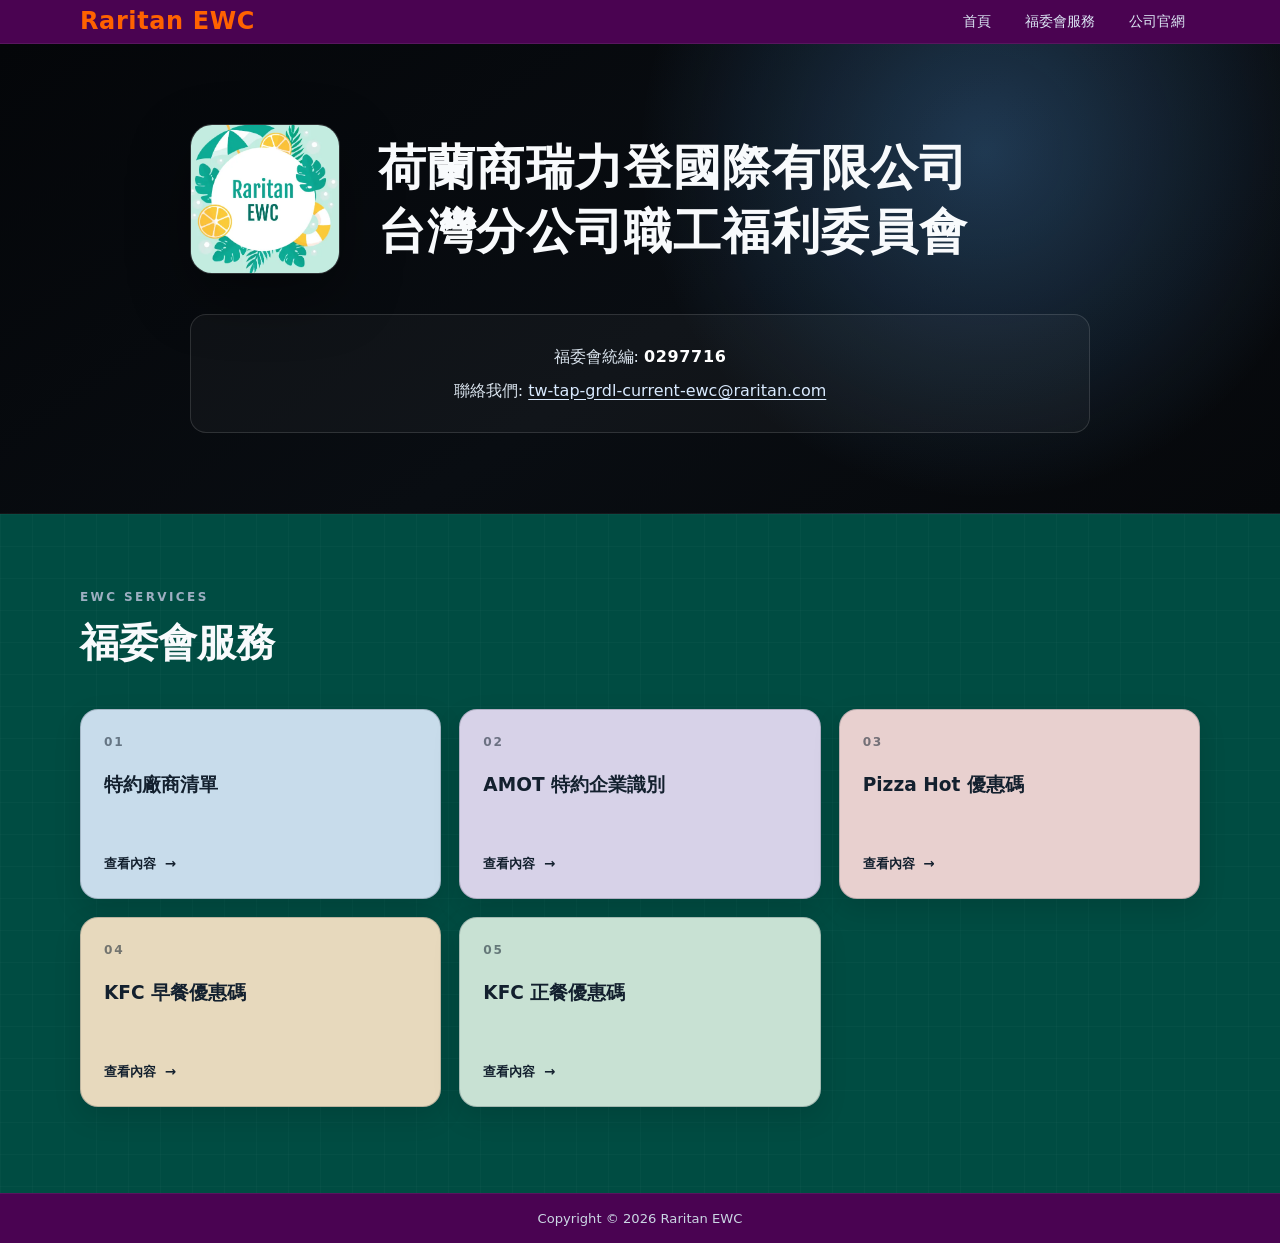
==== index.html @ 9ce8df03 "2026Sep21 v0.1.0" ====
<!DOCTYPE html>
<html lang="zh-Hant-TW">
<head>
    <meta charset="UTF-8">
    <link rel="icon" href="assets/icon/favicon.png" type="image/x-icon">
    <meta name="viewport" content="width=device-width, initial-scale=1.0">
    <meta name="description" content="Raritan EWC 荷蘭商瑞力登國際有限公司台灣分公司職工福利委員會">
    <title>Raritan EWC｜首頁</title>
    <link rel="stylesheet" href="css/main_styles.css">
    <script src="js/header_footer_components.js" defer></script>
    <script src="js/footer_script.js" defer></script>
</head>
<body>
<site-header></site-header>

<main>
    <section class="hero" aria-labelledby="ewc-title">
        <div class="hero__inner">
            <div class="hero__identity">
                <div class="hero__logo-wrap">
                    <img
                            class="hero__logo"
                            src="assets/img/ewc-logo.webp"
                            alt="Raritan EWC"
                            width="150"
                            height="150"
                    >
                </div>

                <h1 id="ewc-title">荷蘭商瑞力登國際有限公司台灣分公司職工福利委員會</h1>
            </div>

            <div class="hero__contact" aria-label="福委會聯絡資訊">
                <p>福委會統編: <strong>0297716</strong></p>
                <p>
                    聯絡我們: <a href="mailto:tw-tap-grdl-current-ewc@raritan.com">tw-tap-grdl-current-ewc@raritan.com</a>
                </p>
            </div>
        </div>
    </section>

    <section class="services" aria-labelledby="services-title">
        <div class="services__inner">
            <div class="section-heading">
                <p class="section-heading__eyebrow">EWC SERVICES</p>
                <h2 id="services-title">福委會服務</h2>
            </div>

            <div class="service-grid">
                <a class="service-card service-card--blue" href="discount-vendors.html">
                    <span class="service-card__index">01</span>
                    <span class="service-card__title">特約廠商清單</span>
                    <span class="service-card__action">查看內容 <span aria-hidden="true">→</span></span>
                </a>

                <a class="service-card service-card--lavender service-card--wide" href="amot-id.html">
                    <span class="service-card__index">02</span>
                    <span class="service-card__title">AMOT 特約企業識別</span>
                    <span class="service-card__action">查看內容 <span aria-hidden="true">→</span></span>
                </a>

                <a class="service-card service-card--rose" href="pizza-hot.html">
                    <span class="service-card__index">03</span>
                    <span class="service-card__title">Pizza Hot 優惠碼</span>
                    <span class="service-card__action">查看內容 <span aria-hidden="true">→</span></span>
                </a>

                <a class="service-card service-card--sand" href="kfc-breakfast.html">
                    <span class="service-card__index">04</span>
                    <span class="service-card__title">KFC 早餐優惠碼</span>
                    <span class="service-card__action">查看內容 <span aria-hidden="true">→</span></span>
                </a>

                <a class="service-card service-card--mint" href="kfc-normal.html">
                    <span class="service-card__index">05</span>
                    <span class="service-card__title">KFC 正餐優惠碼</span>
                    <span class="service-card__action">查看內容 <span aria-hidden="true">→</span></span>
                </a>

            </div>
        </div>
    </section>
</main>

<site-footer></site-footer>
</body>
</html>
---- css/main_styles.css ----
:root {
  --navy: #071b33;
  --navy-soft: #003977;
  --black: #07090c;
  --charcoal: #004c42;
  --charcoal-light: #303841;
  --white: #f8fafc;
  --muted: #b8c2cf;
  --line: rgba(255, 255, 255, 0.13);
  --shadow: 0 18px 45px rgba(0, 0, 0, 0.22);
  --radius: 18px;
  --content: 1120px;
}

* {
  box-sizing: border-box;
}

html {
  scroll-behavior: smooth;
}

body {
  margin: 0;
  min-width: 320px;
  color: var(--white);
  background: var(--charcoal);
  font-family: Inter, "Noto Sans TC", "Microsoft JhengHei", system-ui, -apple-system, BlinkMacSystemFont, "Segoe UI", sans-serif;
  line-height: 1.6;
  -webkit-font-smoothing: antialiased;
}

a {
  color: inherit;
}

button {
  font: inherit;
}

.sr-only {
  position: absolute;
  width: 1px;
  height: 1px;
  padding: 0;
  margin: -1px;
  overflow: hidden;
  clip: rect(0, 0, 0, 0);
  white-space: nowrap;
  border: 0;
}

.site-header {
  position: sticky;
  z-index: 1000;
  top: 0;
  height: 44px;
  background: rgba(78, 0, 83, 0.96);
  border-bottom: 1px solid rgba(255, 255, 255, 0.08);
  backdrop-filter: blur(14px);
}

.site-header__inner {
  display: flex;
  align-items: center;
  justify-content: space-between;
  width: min(calc(100% - 40px), var(--content));
  height: 100%;
  margin: 0 auto;
}

.brand {
  font-size: 1.5rem;
  font-weight: 800;
  letter-spacing: 0.025em;
  text-decoration: none;
  white-space: nowrap;
  color: rgb(255, 98, 0);
}

.primary-nav {
  display: flex;
  align-items: stretch;
  height: 100%;
  gap: 4px;
}

.primary-nav > a,
.nav-dropdown__trigger {
  display: flex;
  align-items: center;
  padding: 0 15px;
  border: 0;
  color: #dce7f5;
  background: transparent;
  font-size: 0.88rem;
  text-decoration: none;
  cursor: pointer;
  transition: color 160ms ease, background 160ms ease;
}

.primary-nav > a:hover,
.primary-nav > a:focus-visible,
.nav-dropdown__trigger:hover,
.nav-dropdown__trigger:focus-visible,
.nav-dropdown.is-open .nav-dropdown__trigger {
  color: #fff;
  background: rgba(255, 255, 255, 0.09);
  outline: none;
}

.nav-dropdown {
  position: relative;
}

.nav-dropdown__menu {
  position: absolute;
  top: calc(100% + 8px);
  right: 0;
  width: 230px;
  padding: 8px;
  visibility: hidden;
  opacity: 0;
  transform: translateY(-8px);
  border: 1px solid rgba(255, 255, 255, 0.11);
  border-radius: 14px;
  background: #0c223d;
  box-shadow: var(--shadow);
  transition: opacity 160ms ease, transform 160ms ease, visibility 160ms ease;
}

.nav-dropdown.is-open .nav-dropdown__menu,
.nav-dropdown:focus-within .nav-dropdown__menu {
  visibility: visible;
  opacity: 1;
  transform: translateY(0);
}

.nav-dropdown__menu a {
  display: block;
  padding: 10px 12px;
  border-radius: 9px;
  color: #dce7f5;
  font-size: 0.88rem;
  text-decoration: none;
}

.nav-dropdown__menu a:hover,
.nav-dropdown__menu a:focus-visible {
  color: #fff;
  background: rgba(255, 255, 255, 0.09);
  outline: none;
}

.nav-toggle {
  display: none;
  width: 38px;
  height: 34px;
  padding: 7px;
  border: 1px solid rgba(255, 255, 255, 0.15);
  border-radius: 9px;
  background: transparent;
  cursor: pointer;
}

.nav-toggle > span:not(.sr-only) {
  display: block;
  width: 100%;
  height: 2px;
  margin: 4px 0;
  border-radius: 99px;
  background: #fff;
}

.hero {
  display: grid;
  place-items: center;
  min-height: 470px;
  padding: 72px 20px;
  background:
          radial-gradient(circle at 77% 23%, rgba(91, 175, 255, 0.27), transparent 33%),
          linear-gradient(145deg, #040609 0%, #090d12 55%, #06080b 100%);
  border-bottom: 1px solid rgba(255, 255, 255, 0.06);
}

.hero__inner {
  width: min(100%, 900px);
}

.hero__identity {
  display: grid;
  grid-template-columns: 150px minmax(0, 1fr);
  align-items: center;
  gap: 38px;
}

.hero__logo-wrap {
  flex-shrink: 0;
  width: 150px;
  height: 150px;
}

.hero__logo {
  display: block;
  width: 150px;
  height: 150px;
  object-fit: cover;
  border: 1px solid rgba(255, 255, 255, 0.16);
  border-radius: 22px;
  box-shadow: 0 22px 60px rgba(0, 0, 0, 0.34);
}

.hero__identity h1 {
  max-width: 680px;
  margin: 0;
  font-size: clamp(1.75rem, 4vw, 3rem);
  line-height: 1.35;
  letter-spacing: 0.025em;
  text-wrap: balance;
}

.hero__contact {
  margin-top: 40px;
  padding: 22px 26px;
  border: 1px solid var(--line);
  border-radius: 16px;
  background: rgba(255, 255, 255, 0.035);
  text-align: center;
}

.hero__contact p {
  margin: 6px 0;
  color: #dbe5ef;
  font-size: 1rem;
  line-height: 1.7;
}

.hero__contact strong {
  color: #fff;
  letter-spacing: 0.04em;
}

.hero__contact a {
  color: #d9eaff;
  overflow-wrap: anywhere;
  text-underline-offset: 3px;
}

.hero__contact a:hover {
  color: #fff;
}

.services {
  padding: 74px 20px 86px;
  background:
          linear-gradient(rgba(255, 255, 255, 0.018) 1px, transparent 1px),
          linear-gradient(90deg, rgba(255, 255, 255, 0.018) 1px, transparent 1px),
          var(--charcoal);
  background-size: 32px 32px;
}

.services__inner {
  width: min(100%, var(--content));
  margin: 0 auto;
}

.section-heading {
  max-width: 620px;
  margin-bottom: 34px;
}

.section-heading__eyebrow {
  margin: 0 0 5px;
  color: #9dafc2;
  font-size: 0.75rem;
  font-weight: 800;
  letter-spacing: 0.2em;
}

.section-heading h2 {
  margin: 0;
  font-size: clamp(1.75rem, 4vw, 2.45rem);
}

.section-heading > p:last-child {
  margin: 8px 0 0;
  color: #b9c2cc;
}

.service-grid {
  display: grid;
  grid-template-columns: repeat(4, minmax(0, 1fr));
  gap: 18px;
}

.service-card {
  display: flex;
  flex-direction: column;
  min-height: 190px;
  padding: 23px;
  border: 1px solid rgba(12, 27, 42, 0.2);
  border-radius: var(--radius);
  color: #13202e;
  text-decoration: none;
  box-shadow: 0 10px 28px rgba(0, 0, 0, 0.12);
  transition: transform 180ms ease, box-shadow 180ms ease, filter 180ms ease;
}

.service-card:hover,
.service-card:focus-visible {
  transform: translateY(-5px);
  box-shadow: 0 19px 42px rgba(0, 0, 0, 0.22);
  filter: saturate(1.05);
  outline: 3px solid rgba(255, 255, 255, 0.52);
  outline-offset: 3px;
}

.service-card--blue {
  background: #c8dceb;
}

.service-card--sand {
  background: #e7d9bd;
}

.service-card--mint {
  background: #c8e1d3;
}

.service-card--rose {
  background: #e8d0cf;
}

.service-card--lavender {
  background: #d7d2e8;
}

.service-card--wide {
  grid-column: span 2;
}

.service-card__index {
  font-size: 0.76rem;
  font-weight: 900;
  letter-spacing: 0.14em;
  opacity: 0.54;
}

.service-card__title {
  margin-top: 20px;
  font-size: 1.16rem;
  font-weight: 850;
  line-height: 1.35;
}

.service-card__action {
  margin-top: auto;
  padding-top: 28px;
  font-size: 0.84rem;
  font-weight: 750;
}

.service-card__action span {
  display: inline-block;
  margin-left: 4px;
  transition: transform 160ms ease;
}

.service-card:hover .service-card__action span {
  transform: translateX(4px);
}

.site-footer {
  display: grid;
  place-items: center;
  min-height: 50px;
  padding: 12px 20px;
  color: #cbd7e4;
  background: rgba(78, 0, 83, 0.96);
  border-top: 1px solid rgba(255, 255, 255, 0.07);
  font-size: 0.82rem;
  text-align: center;
}

.site-footer p {
  margin: 0;
}

@media (max-width: 900px) {
  .service-grid {
    grid-template-columns: repeat(2, minmax(0, 1fr));
  }
}

@media (max-width: 760px) {
  .site-header {
    height: 52px;
  }

  .site-header__inner {
    width: min(calc(100% - 28px), var(--content));
  }

  .nav-toggle {
    display: block;
  }

  .primary-nav {
    position: absolute;
    top: calc(100% + 8px);
    right: 14px;
    left: 14px;
    display: none;
    flex-direction: column;
    align-items: stretch;
    height: auto;
    gap: 2px;
    padding: 9px;
    border: 1px solid rgba(255, 255, 255, 0.11);
    border-radius: 14px;
    background: #0c223d;
    box-shadow: var(--shadow);
  }

  .primary-nav.is-open {
    display: flex;
  }

  .primary-nav > a,
  .nav-dropdown__trigger {
    width: 100%;
    min-height: 43px;
    padding: 0 12px;
    border-radius: 9px;
  }

  .nav-dropdown__trigger {
    justify-content: space-between;
  }

  .nav-dropdown__menu {
    position: static;
    width: 100%;
    max-height: 0;
    padding: 0 8px;
    overflow: hidden;
    visibility: visible;
    opacity: 1;
    transform: none;
    border: 0;
    border-radius: 10px;
    background: rgba(0, 0, 0, 0.16);
    box-shadow: none;
    transition: max-height 180ms ease, padding 180ms ease;
  }

  .nav-dropdown.is-open .nav-dropdown__menu {
    max-height: 280px;
    padding: 8px;
  }

  .hero {
    min-height: auto;
    padding: 58px 20px 54px;
  }

  .hero__identity {
    grid-template-columns: 1fr;
    justify-items: center;
    gap: 27px;
    text-align: center;
  }

  .hero__identity h1 {
    max-width: 580px;
    font-size: clamp(1.65rem, 7vw, 2.35rem);
  }

  .hero__contact {
    margin-top: 32px;
    padding: 18px;
  }

  .hero__contact p {
    grid-template-columns: 1fr;
    gap: 0;
    margin: 12px 0;
  }

  .hero__contact span {
    font-size: 0.82rem;
  }

  .services {
    padding: 58px 18px 66px;
  }

  .service-grid {
    grid-template-columns: 1fr;
  }

  .service-card,
  .service-card--wide {
    grid-column: auto;
    min-height: 150px;
  }
}

@media (min-width: 761px) {
  .nav-dropdown {
    position: relative;
    display: flex;
    align-items: stretch;
    height: 100%;
  }

  .nav-dropdown__trigger {
    align-items: center;
    height: 100%;
    margin: 0;
    padding-top: 0;
    padding-bottom: 0;
    line-height: 1;
  }

  .nav-dropdown__menu {
    top: 100%;
  }

  .nav-dropdown:hover .nav-dropdown__menu,
  .nav-dropdown:focus-within .nav-dropdown__menu {
    visibility: visible;
    opacity: 1;
    transform: translateY(0);
  }

  .service-grid {
    grid-template-columns: repeat(3, minmax(0, 1fr));
    align-items: stretch;
  }

  .service-card,
  .service-card--wide {
    grid-column: span 1;
    width: 100%;
    min-width: 0;
  }
}

@media (prefers-reduced-motion: reduce) {
  *,
  *::before,
  *::after {
    scroll-behavior: auto !important;
    transition: none !important;
  }
}
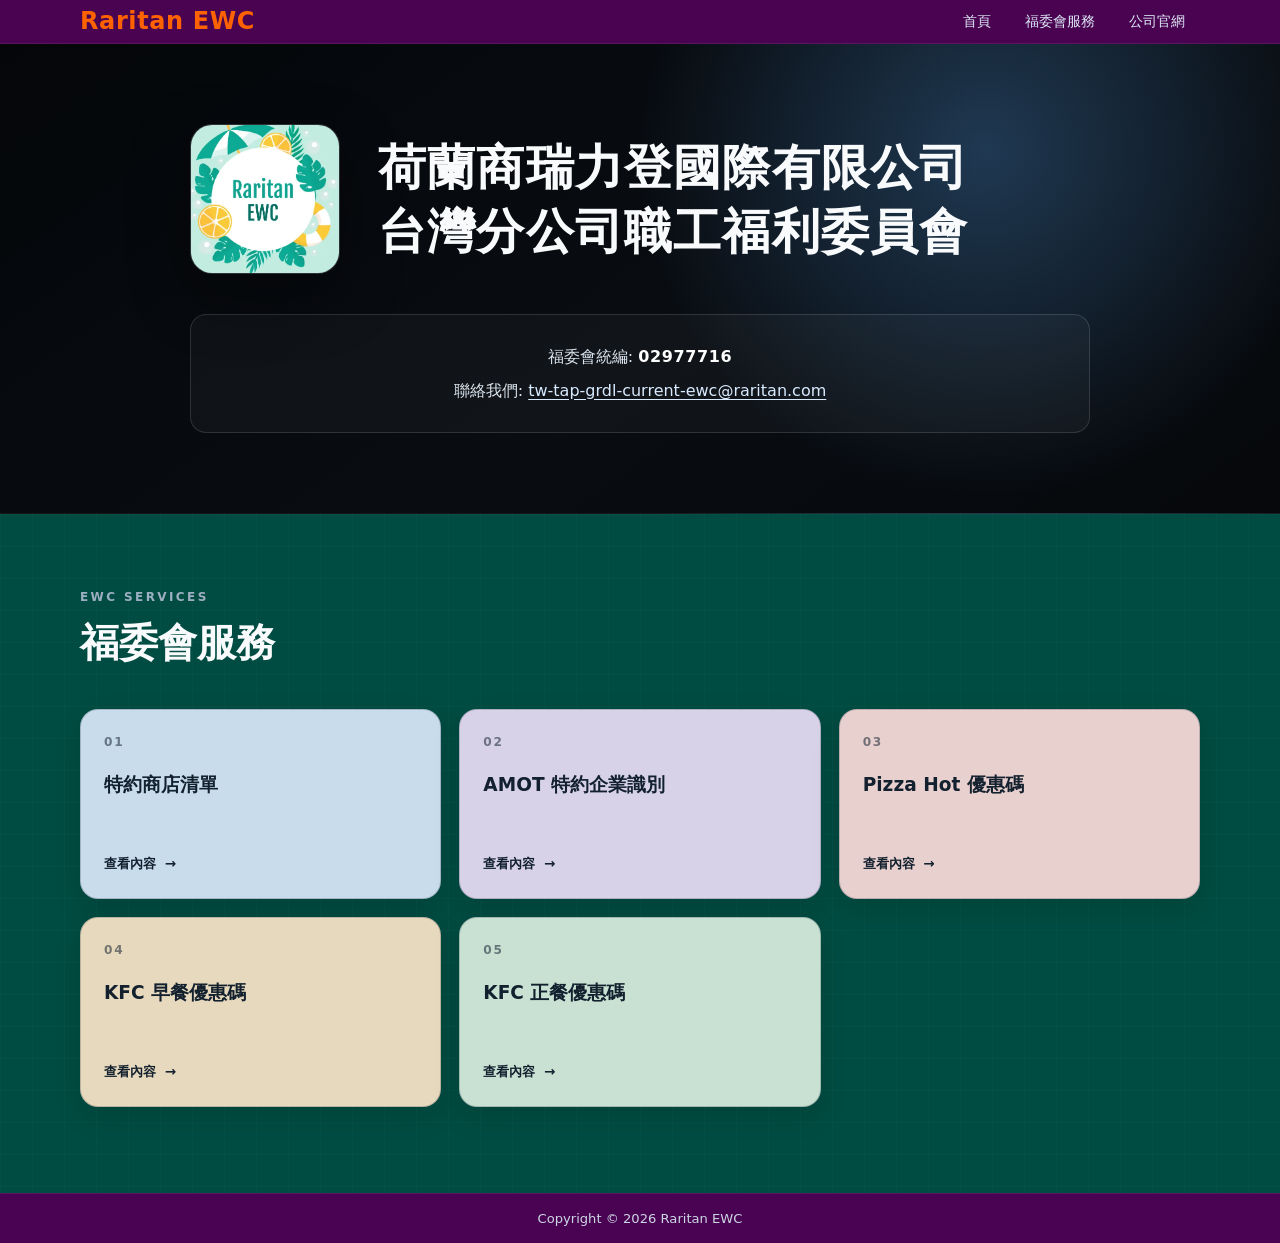
==== commit 3d15a8d1: "2026Sep21 v0.1.0" ====
--- a/index.html
+++ b/index.html
@@ -31,7 +31,7 @@
             </div>
 
             <div class="hero__contact" aria-label="福委會聯絡資訊">
-                <p>福委會統編: <strong>0297716</strong></p>
+                <p>福委會統編: <strong>02977716</strong></p>
                 <p>
                     聯絡我們: <a href="mailto:tw-tap-grdl-current-ewc@raritan.com">tw-tap-grdl-current-ewc@raritan.com</a>
                 </p>
@@ -49,7 +49,7 @@
             <div class="service-grid">
                 <a class="service-card service-card--blue" href="discount-vendors.html">
                     <span class="service-card__index">01</span>
-                    <span class="service-card__title">特約廠商清單</span>
+                    <span class="service-card__title">特約商店清單</span>
                     <span class="service-card__action">查看內容 <span aria-hidden="true">→</span></span>
                 </a>
 
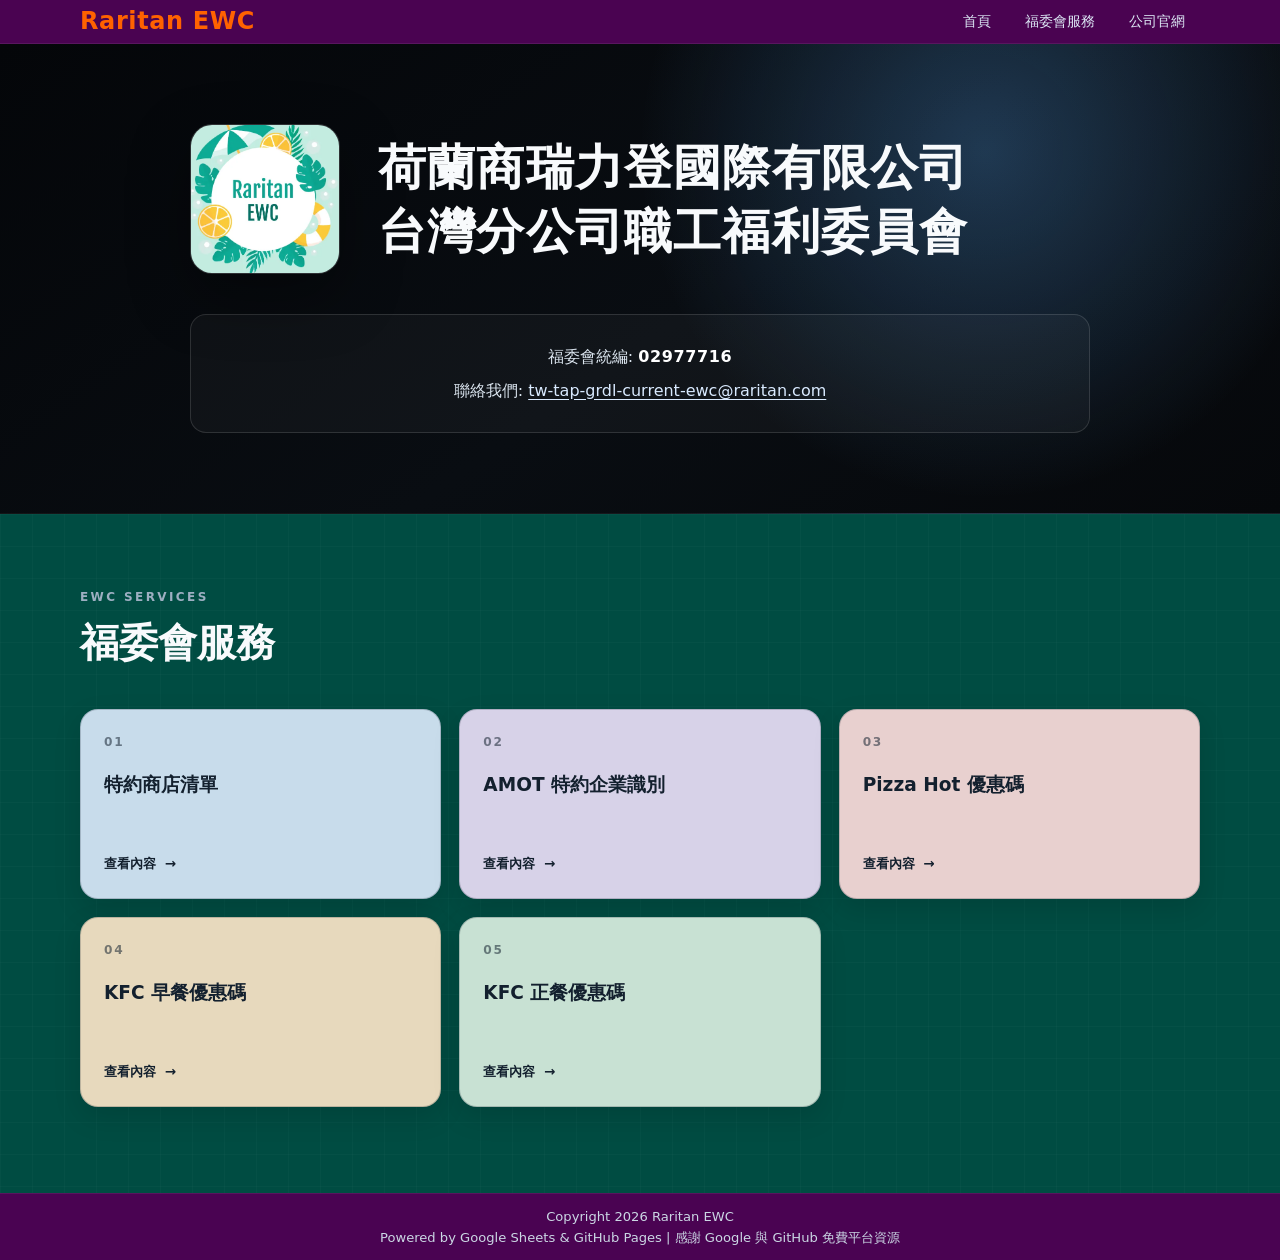
==== commit 1a533319: "2026Sep21 v1.0.0" ====
--- a/index.html
+++ b/index.html
@@ -6,9 +6,9 @@
     <meta name="viewport" content="width=device-width, initial-scale=1.0">
     <meta name="description" content="Raritan EWC 荷蘭商瑞力登國際有限公司台灣分公司職工福利委員會">
     <title>Raritan EWC｜首頁</title>
-    <link rel="stylesheet" href="css/main_styles.css">
-    <script src="js/header_footer_components.js" defer></script>
-    <script src="js/footer_script.js" defer></script>
+    <link rel="stylesheet" href="css/min/main_styles.min.css">
+    <script src="js/min/header_footer_components.min.js" defer></script>
+    <script src="js/min/footer_script.min.js" defer></script>
 </head>
 <body>
 <site-header></site-header>
--- a/css/min/main_styles.min.css
+++ b/css/min/main_styles.min.css
@@ -0,0 +1 @@
+:root{--navy:#071b33;--navy-soft:#003977;--black:#07090c;--charcoal:#004c42;--charcoal-light:#303841;--white:#f8fafc;--muted:#b8c2cf;--line:rgba(255, 255, 255, 0.13);--shadow:0 18px 45px rgba(0, 0, 0, 0.22);--radius:18px;--content:1120px}*{box-sizing:border-box}html{scroll-behavior:smooth}body{margin:0;min-width:320px;color:var(--white);background:var(--charcoal);font-family:Inter,"Noto Sans TC","Microsoft JhengHei",system-ui,-apple-system,BlinkMacSystemFont,"Segoe UI",sans-serif;line-height:1.6;-webkit-font-smoothing:antialiased}a{color:inherit}button{font:inherit}.sr-only{position:absolute;width:1px;height:1px;padding:0;margin:-1px;overflow:hidden;clip:rect(0,0,0,0);white-space:nowrap;border:0}.site-header{position:sticky;z-index:1000;top:0;height:44px;background:rgba(78,0,83,.96);border-bottom:1px solid rgba(255,255,255,.08);backdrop-filter:blur(14px)}.site-header__inner{display:flex;align-items:center;justify-content:space-between;width:min(calc(100% - 40px),var(--content));height:100%;margin:0 auto}.brand{font-size:1.5rem;font-weight:800;letter-spacing:.025em;text-decoration:none;white-space:nowrap;color:#ff6200}.primary-nav{display:flex;align-items:stretch;height:100%;gap:4px}.nav-dropdown__trigger,.primary-nav>a{display:flex;align-items:center;padding:0 15px;border:0;color:#dce7f5;background:0 0;font-size:.88rem;text-decoration:none;cursor:pointer;transition:color 160ms ease,background 160ms ease}.nav-dropdown.is-open .nav-dropdown__trigger,.nav-dropdown__menu a:focus-visible,.nav-dropdown__menu a:hover,.nav-dropdown__trigger:focus-visible,.nav-dropdown__trigger:hover,.primary-nav>a:focus-visible,.primary-nav>a:hover{color:#fff;background:rgba(255,255,255,.09);outline:0}.nav-dropdown{position:relative}.nav-dropdown__menu{position:absolute;top:calc(100% + 8px);right:0;width:230px;padding:8px;visibility:hidden;opacity:0;transform:translateY(-8px);border:1px solid rgba(255,255,255,.11);border-radius:14px;background:#0c223d;box-shadow:var(--shadow);transition:opacity 160ms ease,transform 160ms ease,visibility 160ms ease}.nav-dropdown.is-open .nav-dropdown__menu,.nav-dropdown:focus-within .nav-dropdown__menu{visibility:visible;opacity:1;transform:translateY(0)}.nav-dropdown__menu a{display:block;padding:10px 12px;border-radius:9px;color:#dce7f5;font-size:.88rem;text-decoration:none}.nav-toggle{display:none;width:38px;height:34px;padding:7px;border:1px solid rgba(255,255,255,.15);border-radius:9px;background:0 0;cursor:pointer}.nav-toggle>span:not(.sr-only){display:block;width:100%;height:2px;margin:4px 0;border-radius:99px;background:#fff}.hero{display:grid;place-items:center;min-height:470px;padding:72px 20px;background:radial-gradient(circle at 77% 23%,rgba(91,175,255,.27),transparent 33%),linear-gradient(145deg,#040609 0,#090d12 55%,#06080b 100%);border-bottom:1px solid rgba(255,255,255,.06)}.hero__inner{width:min(100%,900px)}.hero__identity{display:grid;grid-template-columns:150px minmax(0,1fr);align-items:center;gap:38px}.hero__logo-wrap{flex-shrink:0;width:150px;height:150px}.hero__logo{display:block;width:150px;height:150px;object-fit:cover;border:1px solid rgba(255,255,255,.16);border-radius:22px;box-shadow:0 22px 60px rgba(0,0,0,.34)}.hero__identity h1{max-width:680px;margin:0;font-size:clamp(1.75rem,4vw,3rem);line-height:1.35;letter-spacing:.025em;text-wrap:balance}.hero__contact{margin-top:40px;padding:22px 26px;border:1px solid var(--line);border-radius:16px;background:rgba(255,255,255,.035);text-align:center}.hero__contact p{margin:6px 0;color:#dbe5ef;font-size:1rem;line-height:1.7}.hero__contact strong{color:#fff;letter-spacing:.04em}.hero__contact a{color:#d9eaff;overflow-wrap:anywhere;text-underline-offset:3px}.hero__contact a:hover{color:#fff}.services{padding:74px 20px 86px;background:linear-gradient(rgba(255,255,255,.018) 1px,transparent 1px),linear-gradient(90deg,rgba(255,255,255,.018) 1px,transparent 1px),var(--charcoal);background-size:32px 32px}.services__inner{width:min(100%,var(--content));margin:0 auto}.section-heading{max-width:620px;margin-bottom:34px}.section-heading__eyebrow{margin:0 0 5px;color:#9dafc2;font-size:.75rem;font-weight:800;letter-spacing:.2em}.section-heading h2{margin:0;font-size:clamp(1.75rem,4vw,2.45rem)}.section-heading>p:last-child{margin:8px 0 0;color:#b9c2cc}.service-grid{display:grid;grid-template-columns:repeat(4,minmax(0,1fr));gap:18px}.service-card{display:flex;flex-direction:column;min-height:190px;padding:23px;border:1px solid rgba(12,27,42,.2);border-radius:var(--radius);color:#13202e;text-decoration:none;box-shadow:0 10px 28px rgba(0,0,0,.12);transition:transform 180ms ease,box-shadow 180ms ease,filter 180ms ease}.service-card:focus-visible,.service-card:hover{transform:translateY(-5px);box-shadow:0 19px 42px rgba(0,0,0,.22);filter:saturate(1.05);outline:3px solid rgba(255,255,255,.52);outline-offset:3px}.service-card--blue{background:#c8dceb}.service-card--sand{background:#e7d9bd}.service-card--mint{background:#c8e1d3}.service-card--rose{background:#e8d0cf}.service-card--lavender{background:#d7d2e8}.service-card--wide{grid-column:span 2}.service-card__index{font-size:.76rem;font-weight:900;letter-spacing:.14em;opacity:.54}.service-card__title{margin-top:20px;font-size:1.16rem;font-weight:850;line-height:1.35}.service-card__action{margin-top:auto;padding-top:28px;font-size:.84rem;font-weight:750}.service-card__action span{display:inline-block;margin-left:4px;transition:transform 160ms ease}.service-card:hover .service-card__action span{transform:translateX(4px)}.site-footer{display:grid;place-items:center;min-height:50px;padding:12px 20px;color:#cbd7e4;background:rgba(78,0,83,.96);border-top:1px solid rgba(255,255,255,.07);font-size:.82rem;text-align:center}.site-footer p{margin:0}@media (max-width:900px){.service-grid{grid-template-columns:repeat(2,minmax(0,1fr))}}@media (max-width:760px){.site-header{height:52px}.site-header__inner{width:min(calc(100% - 28px),var(--content))}.nav-toggle{display:block}.primary-nav{position:absolute;top:calc(100% + 8px);right:14px;left:14px;display:none;flex-direction:column;align-items:stretch;height:auto;gap:2px;padding:9px;border:1px solid rgba(255,255,255,.11);border-radius:14px;background:#0c223d;box-shadow:var(--shadow)}.primary-nav.is-open{display:flex}.nav-dropdown__trigger,.primary-nav>a{width:100%;min-height:43px;padding:0 12px;border-radius:9px}.nav-dropdown__trigger{justify-content:space-between}.nav-dropdown__menu{position:static;width:100%;max-height:0;padding:0 8px;overflow:hidden;visibility:visible;opacity:1;transform:none;border:0;border-radius:10px;background:rgba(0,0,0,.16);box-shadow:none;transition:max-height 180ms ease,padding 180ms ease}.nav-dropdown.is-open .nav-dropdown__menu{max-height:280px;padding:8px}.hero{min-height:auto;padding:58px 20px 54px}.hero__identity{grid-template-columns:1fr;justify-items:center;gap:27px;text-align:center}.hero__identity h1{max-width:580px;font-size:clamp(1.65rem,7vw,2.35rem)}.hero__contact{margin-top:32px;padding:18px}.hero__contact p{gap:0;margin:12px 0}.hero__contact span{font-size:.82rem}.services{padding:58px 18px 66px}.hero__contact p,.service-grid{grid-template-columns:1fr}.service-card,.service-card--wide{grid-column:auto;min-height:150px}}@media (min-width:761px){.nav-dropdown{position:relative;display:flex;align-items:stretch;height:100%}.nav-dropdown__trigger{align-items:center;height:100%;margin:0;padding-top:0;padding-bottom:0;line-height:1}.nav-dropdown__menu{top:100%}.nav-dropdown:focus-within .nav-dropdown__menu,.nav-dropdown:hover .nav-dropdown__menu{visibility:visible;opacity:1;transform:translateY(0)}.service-grid{grid-template-columns:repeat(3,minmax(0,1fr));align-items:stretch}.service-card,.service-card--wide{grid-column:span 1;width:100%;min-width:0}}@media (prefers-reduced-motion:reduce){*,::after,::before{scroll-behavior:auto!important;transition:none!important}}
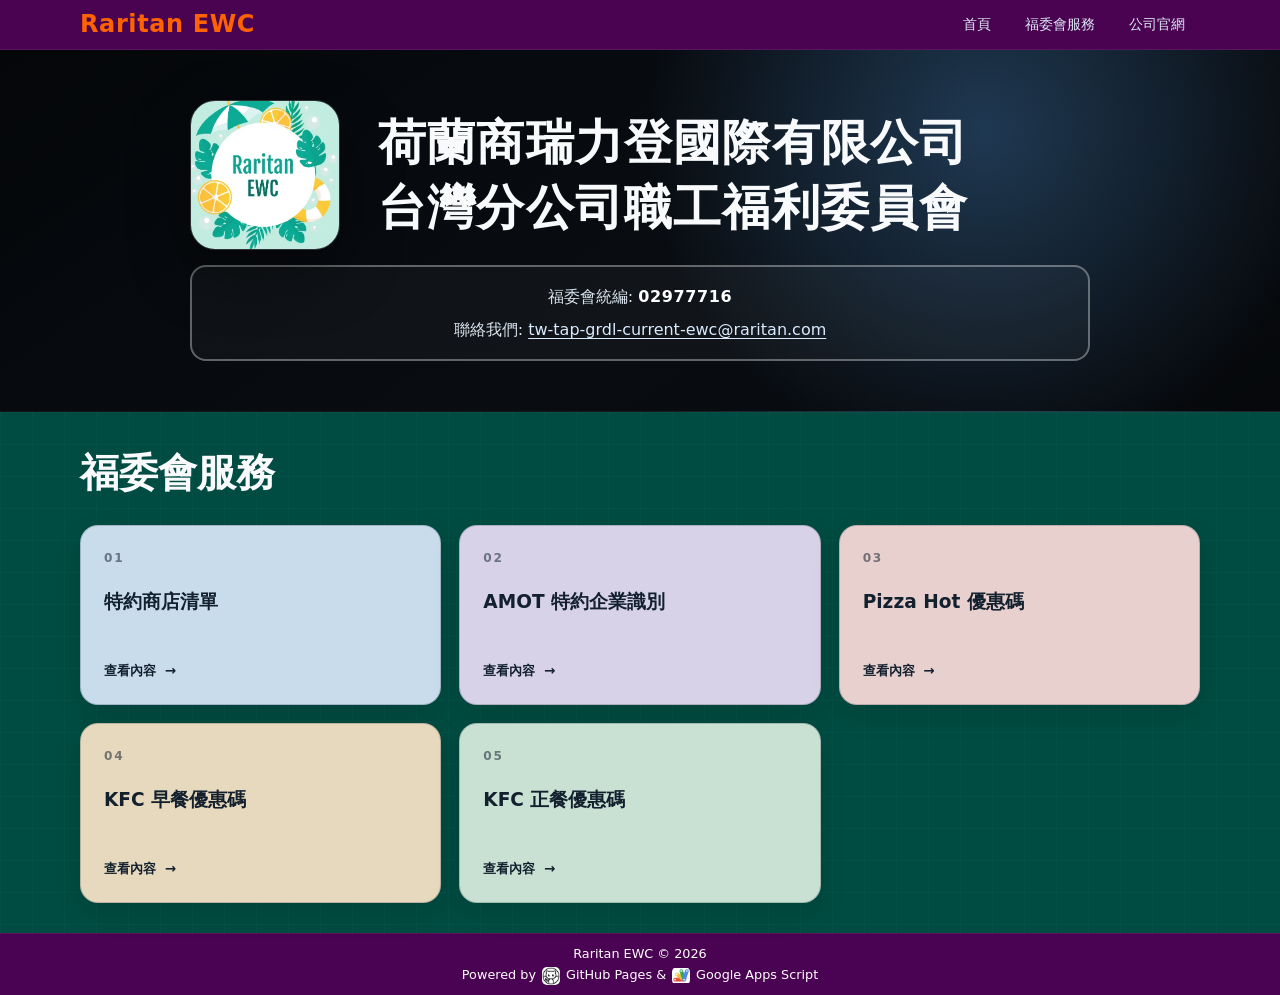
==== commit daff9fbe: "2026Sep22 v1.0.0" ====
--- a/index.html
+++ b/index.html
@@ -42,7 +42,6 @@
     <section class="services" aria-labelledby="services-title">
         <div class="services__inner">
             <div class="section-heading">
-                <p class="section-heading__eyebrow">EWC SERVICES</p>
                 <h2 id="services-title">福委會服務</h2>
             </div>
 
--- a/css/min/main_styles.min.css
+++ b/css/min/main_styles.min.css
@@ -1 +1 @@
-:root{--navy:#071b33;--navy-soft:#003977;--black:#07090c;--charcoal:#004c42;--charcoal-light:#303841;--white:#f8fafc;--muted:#b8c2cf;--line:rgba(255, 255, 255, 0.13);--shadow:0 18px 45px rgba(0, 0, 0, 0.22);--radius:18px;--content:1120px}*{box-sizing:border-box}html{scroll-behavior:smooth}body{margin:0;min-width:320px;color:var(--white);background:var(--charcoal);font-family:Inter,"Noto Sans TC","Microsoft JhengHei",system-ui,-apple-system,BlinkMacSystemFont,"Segoe UI",sans-serif;line-height:1.6;-webkit-font-smoothing:antialiased}a{color:inherit}button{font:inherit}.sr-only{position:absolute;width:1px;height:1px;padding:0;margin:-1px;overflow:hidden;clip:rect(0,0,0,0);white-space:nowrap;border:0}.site-header{position:sticky;z-index:1000;top:0;height:44px;background:rgba(78,0,83,.96);border-bottom:1px solid rgba(255,255,255,.08);backdrop-filter:blur(14px)}.site-header__inner{display:flex;align-items:center;justify-content:space-between;width:min(calc(100% - 40px),var(--content));height:100%;margin:0 auto}.brand{font-size:1.5rem;font-weight:800;letter-spacing:.025em;text-decoration:none;white-space:nowrap;color:#ff6200}.primary-nav{display:flex;align-items:stretch;height:100%;gap:4px}.nav-dropdown__trigger,.primary-nav>a{display:flex;align-items:center;padding:0 15px;border:0;color:#dce7f5;background:0 0;font-size:.88rem;text-decoration:none;cursor:pointer;transition:color 160ms ease,background 160ms ease}.nav-dropdown.is-open .nav-dropdown__trigger,.nav-dropdown__menu a:focus-visible,.nav-dropdown__menu a:hover,.nav-dropdown__trigger:focus-visible,.nav-dropdown__trigger:hover,.primary-nav>a:focus-visible,.primary-nav>a:hover{color:#fff;background:rgba(255,255,255,.09);outline:0}.nav-dropdown{position:relative}.nav-dropdown__menu{position:absolute;top:calc(100% + 8px);right:0;width:230px;padding:8px;visibility:hidden;opacity:0;transform:translateY(-8px);border:1px solid rgba(255,255,255,.11);border-radius:14px;background:#0c223d;box-shadow:var(--shadow);transition:opacity 160ms ease,transform 160ms ease,visibility 160ms ease}.nav-dropdown.is-open .nav-dropdown__menu,.nav-dropdown:focus-within .nav-dropdown__menu{visibility:visible;opacity:1;transform:translateY(0)}.nav-dropdown__menu a{display:block;padding:10px 12px;border-radius:9px;color:#dce7f5;font-size:.88rem;text-decoration:none}.nav-toggle{display:none;width:38px;height:34px;padding:7px;border:1px solid rgba(255,255,255,.15);border-radius:9px;background:0 0;cursor:pointer}.nav-toggle>span:not(.sr-only){display:block;width:100%;height:2px;margin:4px 0;border-radius:99px;background:#fff}.hero{display:grid;place-items:center;min-height:470px;padding:72px 20px;background:radial-gradient(circle at 77% 23%,rgba(91,175,255,.27),transparent 33%),linear-gradient(145deg,#040609 0,#090d12 55%,#06080b 100%);border-bottom:1px solid rgba(255,255,255,.06)}.hero__inner{width:min(100%,900px)}.hero__identity{display:grid;grid-template-columns:150px minmax(0,1fr);align-items:center;gap:38px}.hero__logo-wrap{flex-shrink:0;width:150px;height:150px}.hero__logo{display:block;width:150px;height:150px;object-fit:cover;border:1px solid rgba(255,255,255,.16);border-radius:22px;box-shadow:0 22px 60px rgba(0,0,0,.34)}.hero__identity h1{max-width:680px;margin:0;font-size:clamp(1.75rem,4vw,3rem);line-height:1.35;letter-spacing:.025em;text-wrap:balance}.hero__contact{margin-top:40px;padding:22px 26px;border:1px solid var(--line);border-radius:16px;background:rgba(255,255,255,.035);text-align:center}.hero__contact p{margin:6px 0;color:#dbe5ef;font-size:1rem;line-height:1.7}.hero__contact strong{color:#fff;letter-spacing:.04em}.hero__contact a{color:#d9eaff;overflow-wrap:anywhere;text-underline-offset:3px}.hero__contact a:hover{color:#fff}.services{padding:74px 20px 86px;background:linear-gradient(rgba(255,255,255,.018) 1px,transparent 1px),linear-gradient(90deg,rgba(255,255,255,.018) 1px,transparent 1px),var(--charcoal);background-size:32px 32px}.services__inner{width:min(100%,var(--content));margin:0 auto}.section-heading{max-width:620px;margin-bottom:34px}.section-heading__eyebrow{margin:0 0 5px;color:#9dafc2;font-size:.75rem;font-weight:800;letter-spacing:.2em}.section-heading h2{margin:0;font-size:clamp(1.75rem,4vw,2.45rem)}.section-heading>p:last-child{margin:8px 0 0;color:#b9c2cc}.service-grid{display:grid;grid-template-columns:repeat(4,minmax(0,1fr));gap:18px}.service-card{display:flex;flex-direction:column;min-height:190px;padding:23px;border:1px solid rgba(12,27,42,.2);border-radius:var(--radius);color:#13202e;text-decoration:none;box-shadow:0 10px 28px rgba(0,0,0,.12);transition:transform 180ms ease,box-shadow 180ms ease,filter 180ms ease}.service-card:focus-visible,.service-card:hover{transform:translateY(-5px);box-shadow:0 19px 42px rgba(0,0,0,.22);filter:saturate(1.05);outline:3px solid rgba(255,255,255,.52);outline-offset:3px}.service-card--blue{background:#c8dceb}.service-card--sand{background:#e7d9bd}.service-card--mint{background:#c8e1d3}.service-card--rose{background:#e8d0cf}.service-card--lavender{background:#d7d2e8}.service-card--wide{grid-column:span 2}.service-card__index{font-size:.76rem;font-weight:900;letter-spacing:.14em;opacity:.54}.service-card__title{margin-top:20px;font-size:1.16rem;font-weight:850;line-height:1.35}.service-card__action{margin-top:auto;padding-top:28px;font-size:.84rem;font-weight:750}.service-card__action span{display:inline-block;margin-left:4px;transition:transform 160ms ease}.service-card:hover .service-card__action span{transform:translateX(4px)}.site-footer{display:grid;place-items:center;min-height:50px;padding:12px 20px;color:#cbd7e4;background:rgba(78,0,83,.96);border-top:1px solid rgba(255,255,255,.07);font-size:.82rem;text-align:center}.site-footer p{margin:0}@media (max-width:900px){.service-grid{grid-template-columns:repeat(2,minmax(0,1fr))}}@media (max-width:760px){.site-header{height:52px}.site-header__inner{width:min(calc(100% - 28px),var(--content))}.nav-toggle{display:block}.primary-nav{position:absolute;top:calc(100% + 8px);right:14px;left:14px;display:none;flex-direction:column;align-items:stretch;height:auto;gap:2px;padding:9px;border:1px solid rgba(255,255,255,.11);border-radius:14px;background:#0c223d;box-shadow:var(--shadow)}.primary-nav.is-open{display:flex}.nav-dropdown__trigger,.primary-nav>a{width:100%;min-height:43px;padding:0 12px;border-radius:9px}.nav-dropdown__trigger{justify-content:space-between}.nav-dropdown__menu{position:static;width:100%;max-height:0;padding:0 8px;overflow:hidden;visibility:visible;opacity:1;transform:none;border:0;border-radius:10px;background:rgba(0,0,0,.16);box-shadow:none;transition:max-height 180ms ease,padding 180ms ease}.nav-dropdown.is-open .nav-dropdown__menu{max-height:280px;padding:8px}.hero{min-height:auto;padding:58px 20px 54px}.hero__identity{grid-template-columns:1fr;justify-items:center;gap:27px;text-align:center}.hero__identity h1{max-width:580px;font-size:clamp(1.65rem,7vw,2.35rem)}.hero__contact{margin-top:32px;padding:18px}.hero__contact p{gap:0;margin:12px 0}.hero__contact span{font-size:.82rem}.services{padding:58px 18px 66px}.hero__contact p,.service-grid{grid-template-columns:1fr}.service-card,.service-card--wide{grid-column:auto;min-height:150px}}@media (min-width:761px){.nav-dropdown{position:relative;display:flex;align-items:stretch;height:100%}.nav-dropdown__trigger{align-items:center;height:100%;margin:0;padding-top:0;padding-bottom:0;line-height:1}.nav-dropdown__menu{top:100%}.nav-dropdown:focus-within .nav-dropdown__menu,.nav-dropdown:hover .nav-dropdown__menu{visibility:visible;opacity:1;transform:translateY(0)}.service-grid{grid-template-columns:repeat(3,minmax(0,1fr));align-items:stretch}.service-card,.service-card--wide{grid-column:span 1;width:100%;min-width:0}}@media (prefers-reduced-motion:reduce){*,::after,::before{scroll-behavior:auto!important;transition:none!important}}+:root{--charcoal:#004c42;--white:#f8fafc;--line:rgba(255, 255, 255, 0.34);--shadow:0 18px 45px rgba(0, 0, 0, 0.22);--radius:18px;--content:1120px}*{box-sizing:border-box}html{scroll-behavior:smooth}body{margin:0;min-width:320px;color:var(--white);background:var(--charcoal);font-family:Inter,"Noto Sans TC","Microsoft JhengHei",system-ui,-apple-system,BlinkMacSystemFont,"Segoe UI",sans-serif;line-height:1.6;-webkit-font-smoothing:antialiased}a{color:inherit}button{font:inherit}.sr-only{position:absolute;width:1px;height:1px;padding:0;margin:-1px;overflow:hidden;clip:rect(0,0,0,0);white-space:nowrap;border:0}.site-header{position:sticky;z-index:1000;top:0;height:50px;background:rgba(78,0,83,.96);border-bottom:1px solid rgba(255,255,255,.08);backdrop-filter:blur(14px)}.site-header__inner{display:flex;align-items:center;justify-content:space-between;width:min(calc(100% - 40px),var(--content));height:100%;margin:0 auto}.brand{color:#ff6200;font-size:1.5rem;font-weight:800;letter-spacing:.025em;text-decoration:none;white-space:nowrap}.primary-nav{display:flex;align-items:stretch;height:100%;gap:4px}.nav-dropdown__trigger,.primary-nav>a{display:flex;align-items:center;height:100%;padding:0 15px;border:0;color:#dce7f5;background:0 0;font-size:.88rem;line-height:1;text-decoration:none;cursor:pointer;transition:color 160ms ease,background 160ms ease}.nav-dropdown.is-open .nav-dropdown__trigger,.nav-dropdown__menu a:focus-visible,.nav-dropdown__menu a:hover,.nav-dropdown__trigger:focus-visible,.nav-dropdown__trigger:hover,.primary-nav>a:focus-visible,.primary-nav>a:hover{color:#fff;background:rgba(255,255,255,.09);outline:0}.nav-dropdown{position:relative;display:flex;align-items:stretch;height:100%}.nav-dropdown__menu{position:absolute;top:100%;right:0;width:230px;padding:8px;visibility:hidden;opacity:0;transform:translateY(-8px);border:1px solid rgba(255,255,255,.11);border-radius:14px;background:#0c223d;box-shadow:var(--shadow);transition:opacity 160ms ease,transform 160ms ease,visibility 160ms ease}.nav-dropdown.is-open .nav-dropdown__menu,.nav-dropdown:focus-within .nav-dropdown__menu,.nav-dropdown:hover .nav-dropdown__menu{visibility:visible;opacity:1;transform:translateY(0)}.nav-dropdown__menu a{display:block;padding:10px 12px;border-radius:9px;color:#dce7f5;font-size:.88rem;text-decoration:none}.nav-toggle{display:none;width:38px;height:34px;padding:7px;border:1px solid rgba(255,255,255,.15);border-radius:9px;background:0 0;cursor:pointer}.nav-toggle>span:not(.sr-only){display:block;width:100%;height:2px;margin:4px 0;border-radius:99px;background:#fff}.hero{display:grid;place-items:center;min-height:auto;padding:50px 25px;background:radial-gradient(circle at 77% 23%,rgba(91,175,255,.27),transparent 33%),linear-gradient(145deg,#040609 0,#090d12 55%,#06080b 100%);border-bottom:1px solid rgba(255,255,255,.06)}.hero__inner{width:min(100%,900px)}.hero__identity{display:grid;grid-template-columns:150px minmax(0,1fr);align-items:center;gap:38px}.hero__logo,.hero__logo-wrap{width:150px;height:150px}.hero__logo-wrap{flex-shrink:0}.hero__logo{display:block;object-fit:cover;border:1px solid rgba(255,255,255,.16);border-radius:25px;box-shadow:0 22px 60px rgba(0,0,0,.34)}.hero__identity h1{max-width:680px;margin:0;font-size:clamp(1.75rem,4vw,3rem);line-height:1.35;letter-spacing:.025em;text-wrap:balance}.hero__contact{margin-top:15px;padding:10px 20px;border:2px solid var(--line);border-radius:16px;background:rgba(255,255,255,.035);text-align:center}.hero__contact p{margin:6px 0;color:#dbe5ef;font-size:1rem;line-height:1.7}.hero__contact strong{color:#fff;letter-spacing:.04em}.hero__contact a{color:#d9eaff;overflow-wrap:anywhere;text-underline-offset:3px}.hero__contact a:hover{color:#fff}.services{padding:30px;background:linear-gradient(rgba(255,255,255,.018) 1px,transparent 1px),linear-gradient(90deg,rgba(255,255,255,.018) 1px,transparent 1px),var(--charcoal);background-size:32px 32px}.services__inner{width:min(100%,var(--content));margin:0 auto}.section-heading{max-width:620px;margin-bottom:20px}.section-heading h2{margin:0;font-size:clamp(1.75rem,4vw,2.45rem)}.section-heading>p:last-child{margin:8px 0 0;color:#b9c2cc}.service-grid{display:grid;grid-template-columns:repeat(3,minmax(0,1fr));align-items:stretch;gap:18px}.service-card{display:flex;flex-direction:column;width:100%;min-width:0;min-height:180px;padding:23px;border:1px solid rgba(12,27,42,.2);border-radius:var(--radius);color:#13202e;text-decoration:none;box-shadow:0 10px 28px rgba(0,0,0,.12);transition:transform 180ms ease,box-shadow 180ms ease,filter 180ms ease}.service-card:focus-visible,.service-card:hover{transform:translateY(-5px);box-shadow:0 19px 42px rgba(0,0,0,.22);filter:saturate(1.05);outline:3px solid rgba(255,255,255,.52);outline-offset:3px}.service-card__index{font-size:.76rem;font-weight:900;letter-spacing:.14em;opacity:.54}.service-card__title{margin-top:20px;font-size:1.16rem;font-weight:850;line-height:1.35}.service-card__action{margin-top:auto;padding-top:28px;font-size:.84rem;font-weight:750}.service-card__action span{display:inline-block;margin-left:4px;transition:transform 160ms ease}.service-card:hover .service-card__action span{transform:translateX(4px)}.service-card--blue{background:#c8dceb}.service-card--sand{background:#e7d9bd}.service-card--mint{background:#c8e1d3}.service-card--rose{background:#e8d0cf}.service-card--lavender{background:#d7d2e8}.site-footer{display:grid;place-items:center;min-height:40px;padding:10px;color:#fff;background:rgba(78,0,83,.96);border-top:1px solid rgba(255,255,255,.07);font-size:.8rem;text-align:center}.site-footer p{margin:0}.footer-powered{display:flex;align-items:center;justify-content:center;flex-wrap:wrap;gap:6px;color:#fff;font-size:.8rem}.footer-powered img{position:relative;top:1px;width:18px;height:18px;object-fit:contain;border-radius:5px}@media (prefers-reduced-motion:reduce){*,::after,::before{scroll-behavior:auto!important;transition:none!important}}@media (max-width:900px){.service-grid{grid-template-columns:repeat(2,minmax(0,1fr))}}@media (max-width:760px){.site-header{height:52px}.site-header__inner{width:min(calc(100% - 28px),var(--content))}.nav-toggle{display:block}.primary-nav{position:absolute;top:calc(100% + 8px);right:14px;left:14px;display:none;flex-direction:column;align-items:stretch;height:auto;gap:2px;padding:9px;border:1px solid rgba(255,255,255,.11);border-radius:14px;background:#0c223d;box-shadow:var(--shadow)}.primary-nav.is-open{display:flex}.nav-dropdown__trigger,.primary-nav>a{width:100%;min-height:43px;padding:0 12px;border-radius:9px}.nav-dropdown{display:block;height:auto}.nav-dropdown__trigger{justify-content:space-between}.nav-dropdown__menu{position:static;width:100%;max-height:0;padding:0 8px;overflow:hidden;visibility:visible;opacity:1;transform:none;border:0;border-radius:10px;background:rgba(0,0,0,.16);box-shadow:none;transition:max-height 180ms ease,padding 180ms ease}.nav-dropdown:focus-within .nav-dropdown__menu,.nav-dropdown:hover .nav-dropdown__menu{max-height:0;padding:0 8px}.nav-dropdown.is-open .nav-dropdown__menu{max-height:280px;padding:8px}.hero{min-height:auto;padding:58px 20px 54px}.hero__identity{grid-template-columns:1fr;justify-items:center;gap:27px;text-align:center}.hero__identity h1{max-width:580px;font-size:clamp(1.65rem,7vw,2.35rem)}.hero__contact{margin-top:32px;padding:18px}.hero__contact p{margin:12px 0}.services{padding:58px 18px 66px}.service-grid{grid-template-columns:1fr}.service-card{min-height:150px}}
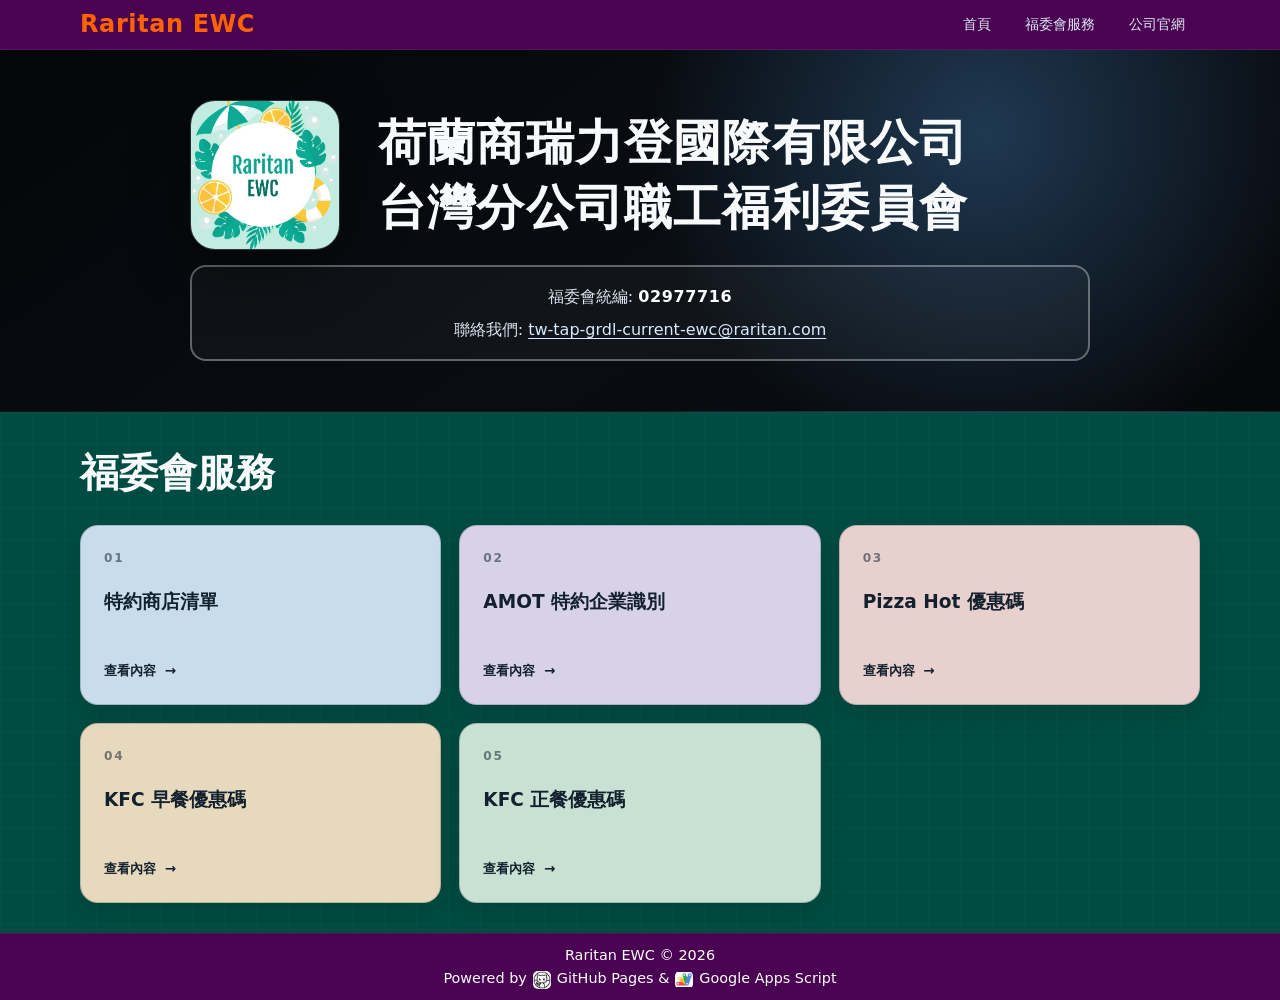
==== commit cb16d220: "2026Sep24 v1.0.0" ====
--- a/index.html
+++ b/index.html
@@ -4,7 +4,7 @@
     <meta charset="UTF-8">
     <link rel="icon" href="assets/icon/favicon.png" type="image/x-icon">
     <meta name="viewport" content="width=device-width, initial-scale=1.0">
-    <meta name="description" content="Raritan EWC 荷蘭商瑞力登國際有限公司台灣分公司職工福利委員會">
+    <meta name="description" content="Raritan EWC">
     <title>Raritan EWC｜首頁</title>
     <link rel="stylesheet" href="css/min/main_styles.min.css">
     <script src="js/min/header_footer_components.min.js" defer></script>
--- a/css/min/main_styles.min.css
+++ b/css/min/main_styles.min.css
@@ -1 +1 @@
-:root{--charcoal:#004c42;--white:#f8fafc;--line:rgba(255, 255, 255, 0.34);--shadow:0 18px 45px rgba(0, 0, 0, 0.22);--radius:18px;--content:1120px}*{box-sizing:border-box}html{scroll-behavior:smooth}body{margin:0;min-width:320px;color:var(--white);background:var(--charcoal);font-family:Inter,"Noto Sans TC","Microsoft JhengHei",system-ui,-apple-system,BlinkMacSystemFont,"Segoe UI",sans-serif;line-height:1.6;-webkit-font-smoothing:antialiased}a{color:inherit}button{font:inherit}.sr-only{position:absolute;width:1px;height:1px;padding:0;margin:-1px;overflow:hidden;clip:rect(0,0,0,0);white-space:nowrap;border:0}.site-header{position:sticky;z-index:1000;top:0;height:50px;background:rgba(78,0,83,.96);border-bottom:1px solid rgba(255,255,255,.08);backdrop-filter:blur(14px)}.site-header__inner{display:flex;align-items:center;justify-content:space-between;width:min(calc(100% - 40px),var(--content));height:100%;margin:0 auto}.brand{color:#ff6200;font-size:1.5rem;font-weight:800;letter-spacing:.025em;text-decoration:none;white-space:nowrap}.primary-nav{display:flex;align-items:stretch;height:100%;gap:4px}.nav-dropdown__trigger,.primary-nav>a{display:flex;align-items:center;height:100%;padding:0 15px;border:0;color:#dce7f5;background:0 0;font-size:.88rem;line-height:1;text-decoration:none;cursor:pointer;transition:color 160ms ease,background 160ms ease}.nav-dropdown.is-open .nav-dropdown__trigger,.nav-dropdown__menu a:focus-visible,.nav-dropdown__menu a:hover,.nav-dropdown__trigger:focus-visible,.nav-dropdown__trigger:hover,.primary-nav>a:focus-visible,.primary-nav>a:hover{color:#fff;background:rgba(255,255,255,.09);outline:0}.nav-dropdown{position:relative;display:flex;align-items:stretch;height:100%}.nav-dropdown__menu{position:absolute;top:100%;right:0;width:230px;padding:8px;visibility:hidden;opacity:0;transform:translateY(-8px);border:1px solid rgba(255,255,255,.11);border-radius:14px;background:#0c223d;box-shadow:var(--shadow);transition:opacity 160ms ease,transform 160ms ease,visibility 160ms ease}.nav-dropdown.is-open .nav-dropdown__menu,.nav-dropdown:focus-within .nav-dropdown__menu,.nav-dropdown:hover .nav-dropdown__menu{visibility:visible;opacity:1;transform:translateY(0)}.nav-dropdown__menu a{display:block;padding:10px 12px;border-radius:9px;color:#dce7f5;font-size:.88rem;text-decoration:none}.nav-toggle{display:none;width:38px;height:34px;padding:7px;border:1px solid rgba(255,255,255,.15);border-radius:9px;background:0 0;cursor:pointer}.nav-toggle>span:not(.sr-only){display:block;width:100%;height:2px;margin:4px 0;border-radius:99px;background:#fff}.hero{display:grid;place-items:center;min-height:auto;padding:50px 25px;background:radial-gradient(circle at 77% 23%,rgba(91,175,255,.27),transparent 33%),linear-gradient(145deg,#040609 0,#090d12 55%,#06080b 100%);border-bottom:1px solid rgba(255,255,255,.06)}.hero__inner{width:min(100%,900px)}.hero__identity{display:grid;grid-template-columns:150px minmax(0,1fr);align-items:center;gap:38px}.hero__logo,.hero__logo-wrap{width:150px;height:150px}.hero__logo-wrap{flex-shrink:0}.hero__logo{display:block;object-fit:cover;border:1px solid rgba(255,255,255,.16);border-radius:25px;box-shadow:0 22px 60px rgba(0,0,0,.34)}.hero__identity h1{max-width:680px;margin:0;font-size:clamp(1.75rem,4vw,3rem);line-height:1.35;letter-spacing:.025em;text-wrap:balance}.hero__contact{margin-top:15px;padding:10px 20px;border:2px solid var(--line);border-radius:16px;background:rgba(255,255,255,.035);text-align:center}.hero__contact p{margin:6px 0;color:#dbe5ef;font-size:1rem;line-height:1.7}.hero__contact strong{color:#fff;letter-spacing:.04em}.hero__contact a{color:#d9eaff;overflow-wrap:anywhere;text-underline-offset:3px}.hero__contact a:hover{color:#fff}.services{padding:30px;background:linear-gradient(rgba(255,255,255,.018) 1px,transparent 1px),linear-gradient(90deg,rgba(255,255,255,.018) 1px,transparent 1px),var(--charcoal);background-size:32px 32px}.services__inner{width:min(100%,var(--content));margin:0 auto}.section-heading{max-width:620px;margin-bottom:20px}.section-heading h2{margin:0;font-size:clamp(1.75rem,4vw,2.45rem)}.section-heading>p:last-child{margin:8px 0 0;color:#b9c2cc}.service-grid{display:grid;grid-template-columns:repeat(3,minmax(0,1fr));align-items:stretch;gap:18px}.service-card{display:flex;flex-direction:column;width:100%;min-width:0;min-height:180px;padding:23px;border:1px solid rgba(12,27,42,.2);border-radius:var(--radius);color:#13202e;text-decoration:none;box-shadow:0 10px 28px rgba(0,0,0,.12);transition:transform 180ms ease,box-shadow 180ms ease,filter 180ms ease}.service-card:focus-visible,.service-card:hover{transform:translateY(-5px);box-shadow:0 19px 42px rgba(0,0,0,.22);filter:saturate(1.05);outline:3px solid rgba(255,255,255,.52);outline-offset:3px}.service-card__index{font-size:.76rem;font-weight:900;letter-spacing:.14em;opacity:.54}.service-card__title{margin-top:20px;font-size:1.16rem;font-weight:850;line-height:1.35}.service-card__action{margin-top:auto;padding-top:28px;font-size:.84rem;font-weight:750}.service-card__action span{display:inline-block;margin-left:4px;transition:transform 160ms ease}.service-card:hover .service-card__action span{transform:translateX(4px)}.service-card--blue{background:#c8dceb}.service-card--sand{background:#e7d9bd}.service-card--mint{background:#c8e1d3}.service-card--rose{background:#e8d0cf}.service-card--lavender{background:#d7d2e8}.site-footer{display:grid;place-items:center;min-height:40px;padding:10px;color:#fff;background:rgba(78,0,83,.96);border-top:1px solid rgba(255,255,255,.07);font-size:.8rem;text-align:center}.site-footer p{margin:0}.footer-powered{display:flex;align-items:center;justify-content:center;flex-wrap:wrap;gap:6px;color:#fff;font-size:.8rem}.footer-powered img{position:relative;top:1px;width:18px;height:18px;object-fit:contain;border-radius:5px}@media (prefers-reduced-motion:reduce){*,::after,::before{scroll-behavior:auto!important;transition:none!important}}@media (max-width:900px){.service-grid{grid-template-columns:repeat(2,minmax(0,1fr))}}@media (max-width:760px){.site-header{height:52px}.site-header__inner{width:min(calc(100% - 28px),var(--content))}.nav-toggle{display:block}.primary-nav{position:absolute;top:calc(100% + 8px);right:14px;left:14px;display:none;flex-direction:column;align-items:stretch;height:auto;gap:2px;padding:9px;border:1px solid rgba(255,255,255,.11);border-radius:14px;background:#0c223d;box-shadow:var(--shadow)}.primary-nav.is-open{display:flex}.nav-dropdown__trigger,.primary-nav>a{width:100%;min-height:43px;padding:0 12px;border-radius:9px}.nav-dropdown{display:block;height:auto}.nav-dropdown__trigger{justify-content:space-between}.nav-dropdown__menu{position:static;width:100%;max-height:0;padding:0 8px;overflow:hidden;visibility:visible;opacity:1;transform:none;border:0;border-radius:10px;background:rgba(0,0,0,.16);box-shadow:none;transition:max-height 180ms ease,padding 180ms ease}.nav-dropdown:focus-within .nav-dropdown__menu,.nav-dropdown:hover .nav-dropdown__menu{max-height:0;padding:0 8px}.nav-dropdown.is-open .nav-dropdown__menu{max-height:280px;padding:8px}.hero{min-height:auto;padding:58px 20px 54px}.hero__identity{grid-template-columns:1fr;justify-items:center;gap:27px;text-align:center}.hero__identity h1{max-width:580px;font-size:clamp(1.65rem,7vw,2.35rem)}.hero__contact{margin-top:32px;padding:18px}.hero__contact p{margin:12px 0}.services{padding:58px 18px 66px}.service-grid{grid-template-columns:1fr}.service-card{min-height:150px}}+:root{--charcoal:#004c42;--white:#f8fafc;--line:rgba(255, 255, 255, 0.34);--shadow:0 18px 45px rgba(0, 0, 0, 0.22);--radius:18px;--content:1120px}*{box-sizing:border-box}html{scroll-behavior:smooth}body{margin:0;min-width:320px;color:var(--white);background:var(--charcoal);font-family:Inter,"Noto Sans TC","Microsoft JhengHei",system-ui,-apple-system,BlinkMacSystemFont,"Segoe UI",sans-serif;line-height:1.6;-webkit-font-smoothing:antialiased}a{color:inherit}button{font:inherit}.sr-only{position:absolute;width:1px;height:1px;padding:0;margin:-1px;overflow:hidden;clip:rect(0,0,0,0);white-space:nowrap;border:0}.site-header{position:sticky;z-index:1000;top:0;height:50px;background:rgba(78,0,83,.96);border-bottom:1px solid rgba(255,255,255,.08);backdrop-filter:blur(14px)}.site-header__inner{display:flex;align-items:center;justify-content:space-between;width:min(calc(100% - 40px),var(--content));height:100%;margin:0 auto}.brand{color:#ff6200;font-size:1.5rem;font-weight:800;letter-spacing:.025em;text-decoration:none;white-space:nowrap}.primary-nav{display:flex;align-items:stretch;height:100%;gap:4px}.nav-dropdown__trigger,.primary-nav>a{display:flex;align-items:center;height:100%;padding:0 15px;border:0;color:#dce7f5;background:0 0;font-size:.88rem;line-height:1;text-decoration:none;cursor:pointer;transition:color 160ms ease,background 160ms ease}.nav-dropdown.is-open .nav-dropdown__trigger,.nav-dropdown__menu a:focus-visible,.nav-dropdown__menu a:hover,.nav-dropdown__trigger:focus-visible,.nav-dropdown__trigger:hover,.primary-nav>a:focus-visible,.primary-nav>a:hover{color:#fff;background:rgba(255,255,255,.09);outline:0}.nav-dropdown{position:relative;display:flex;align-items:stretch;height:100%}.nav-dropdown__menu{position:absolute;top:100%;right:0;width:230px;padding:8px;visibility:hidden;opacity:0;transform:translateY(-8px);border:1px solid rgba(255,255,255,.11);border-radius:14px;background:#0c223d;box-shadow:var(--shadow);transition:opacity 160ms ease,transform 160ms ease,visibility 160ms ease}.nav-dropdown.is-open .nav-dropdown__menu,.nav-dropdown:focus-within .nav-dropdown__menu,.nav-dropdown:hover .nav-dropdown__menu{visibility:visible;opacity:1;transform:translateY(0)}.nav-dropdown__menu a{display:block;padding:10px 12px;border-radius:9px;color:#dce7f5;font-size:.88rem;text-decoration:none}.nav-toggle{display:none;width:38px;height:34px;padding:7px;border:1px solid rgba(255,255,255,.15);border-radius:9px;background:0 0;cursor:pointer}.nav-toggle>span:not(.sr-only){display:block;width:100%;height:2px;margin:4px 0;border-radius:99px;background:#fff}.hero{display:grid;place-items:center;min-height:auto;padding:50px 25px;background:radial-gradient(circle at 77% 23%,rgba(91,175,255,.27),transparent 33%),linear-gradient(145deg,#040609 0,#090d12 55%,#06080b 100%);border-bottom:1px solid rgba(255,255,255,.06)}.hero__inner{width:min(100%,900px)}.hero__identity{display:grid;grid-template-columns:150px minmax(0,1fr);align-items:center;gap:38px}.hero__logo,.hero__logo-wrap{width:150px;height:150px}.hero__logo-wrap{flex-shrink:0}.hero__logo{display:block;object-fit:cover;border:1px solid rgba(255,255,255,.16);border-radius:25px;box-shadow:0 22px 60px rgba(0,0,0,.34)}.hero__identity h1{max-width:680px;margin:0;font-size:clamp(1.75rem,4vw,3rem);line-height:1.35;letter-spacing:.025em;text-wrap:balance}.hero__contact{margin-top:15px;padding:10px 20px;border:2px solid var(--line);border-radius:16px;background:rgba(255,255,255,.035);text-align:center}.hero__contact p{margin:6px 0;color:#dbe5ef;font-size:1rem;line-height:1.7}.hero__contact strong{color:#fff;letter-spacing:.04em}.hero__contact a{color:#d9eaff;overflow-wrap:anywhere;text-underline-offset:3px}.hero__contact a:hover{color:#fff}.services{padding:30px;background:linear-gradient(rgba(255,255,255,.018) 1px,transparent 1px),linear-gradient(90deg,rgba(255,255,255,.018) 1px,transparent 1px),var(--charcoal);background-size:32px 32px}.services__inner{width:min(100%,var(--content));margin:0 auto}.section-heading{max-width:620px;margin-bottom:20px}.section-heading h2{margin:0;font-size:clamp(1.75rem,4vw,2.45rem)}.section-heading>p:last-child{margin:8px 0 0;color:#b9c2cc}.service-grid{display:grid;grid-template-columns:repeat(3,minmax(0,1fr));align-items:stretch;gap:18px}.service-card{display:flex;flex-direction:column;width:100%;min-width:0;min-height:180px;padding:23px;border:1px solid rgba(12,27,42,.2);border-radius:var(--radius);color:#13202e;text-decoration:none;box-shadow:0 10px 28px rgba(0,0,0,.12);transition:transform 180ms ease,box-shadow 180ms ease,filter 180ms ease}.service-card:focus-visible,.service-card:hover{transform:translateY(-5px);box-shadow:0 19px 42px rgba(0,0,0,.22);filter:saturate(1.05);outline:3px solid rgba(255,255,255,.52);outline-offset:3px}.service-card__index{font-size:.76rem;font-weight:900;letter-spacing:.14em;opacity:.54}.service-card__title{margin-top:20px;font-size:1.16rem;font-weight:850;line-height:1.35}.service-card__action{margin-top:auto;padding-top:28px;font-size:.84rem;font-weight:750}.service-card__action span{display:inline-block;margin-left:4px;transition:transform 160ms ease}.service-card:hover .service-card__action span{transform:translateX(4px)}.service-card--blue{background:#c8dceb}.service-card--sand{background:#e7d9bd}.service-card--mint{background:#c8e1d3}.service-card--rose{background:#e8d0cf}.service-card--lavender{background:#d7d2e8}.site-footer{display:grid;place-items:center;min-height:40px;padding:10px;color:#fff;background:rgba(78,0,83,.96);border-top:1px solid rgba(255,255,255,.07);font-size:.9rem;text-align:center}.site-footer p{margin:0}.footer-powered{display:flex;align-items:center;justify-content:center;flex-wrap:wrap;gap:6px;color:#fff;font-size:.9rem}.footer-powered img{position:relative;top:1px;width:18px;height:18px;object-fit:contain;border-radius:5px}@media (prefers-reduced-motion:reduce){*,::after,::before{scroll-behavior:auto!important;transition:none!important}}@media (max-width:900px){.service-grid{grid-template-columns:repeat(2,minmax(0,1fr))}}@media (max-width:760px){.site-header{height:52px}.site-header__inner{width:min(calc(100% - 28px),var(--content))}.nav-toggle{display:block}.primary-nav{position:absolute;top:calc(100% + 8px);right:14px;left:14px;display:none;flex-direction:column;align-items:stretch;height:auto;gap:2px;padding:9px;border:1px solid rgba(255,255,255,.11);border-radius:14px;background:#0c223d;box-shadow:var(--shadow)}.primary-nav.is-open{display:flex}.nav-dropdown__trigger,.primary-nav>a{width:100%;min-height:43px;padding:0 12px;border-radius:9px}.nav-dropdown{display:block;height:auto}.nav-dropdown__trigger{justify-content:space-between}.nav-dropdown__menu{position:static;width:100%;max-height:0;padding:0 8px;overflow:hidden;visibility:visible;opacity:1;transform:none;border:0;border-radius:10px;background:rgba(0,0,0,.16);box-shadow:none;transition:max-height 180ms ease,padding 180ms ease}.nav-dropdown:focus-within .nav-dropdown__menu,.nav-dropdown:hover .nav-dropdown__menu{max-height:0;padding:0 8px}.nav-dropdown.is-open .nav-dropdown__menu{max-height:280px;padding:8px}.hero{min-height:auto;padding:58px 20px 54px}.hero__identity{grid-template-columns:1fr;justify-items:center;gap:27px;text-align:center}.hero__identity h1{max-width:580px;font-size:clamp(1.65rem,7vw,2.35rem)}.hero__contact{margin-top:32px;padding:18px}.hero__contact p{margin:12px 0}.services{padding:58px 18px 66px}.service-grid{grid-template-columns:1fr}.service-card{min-height:150px}}
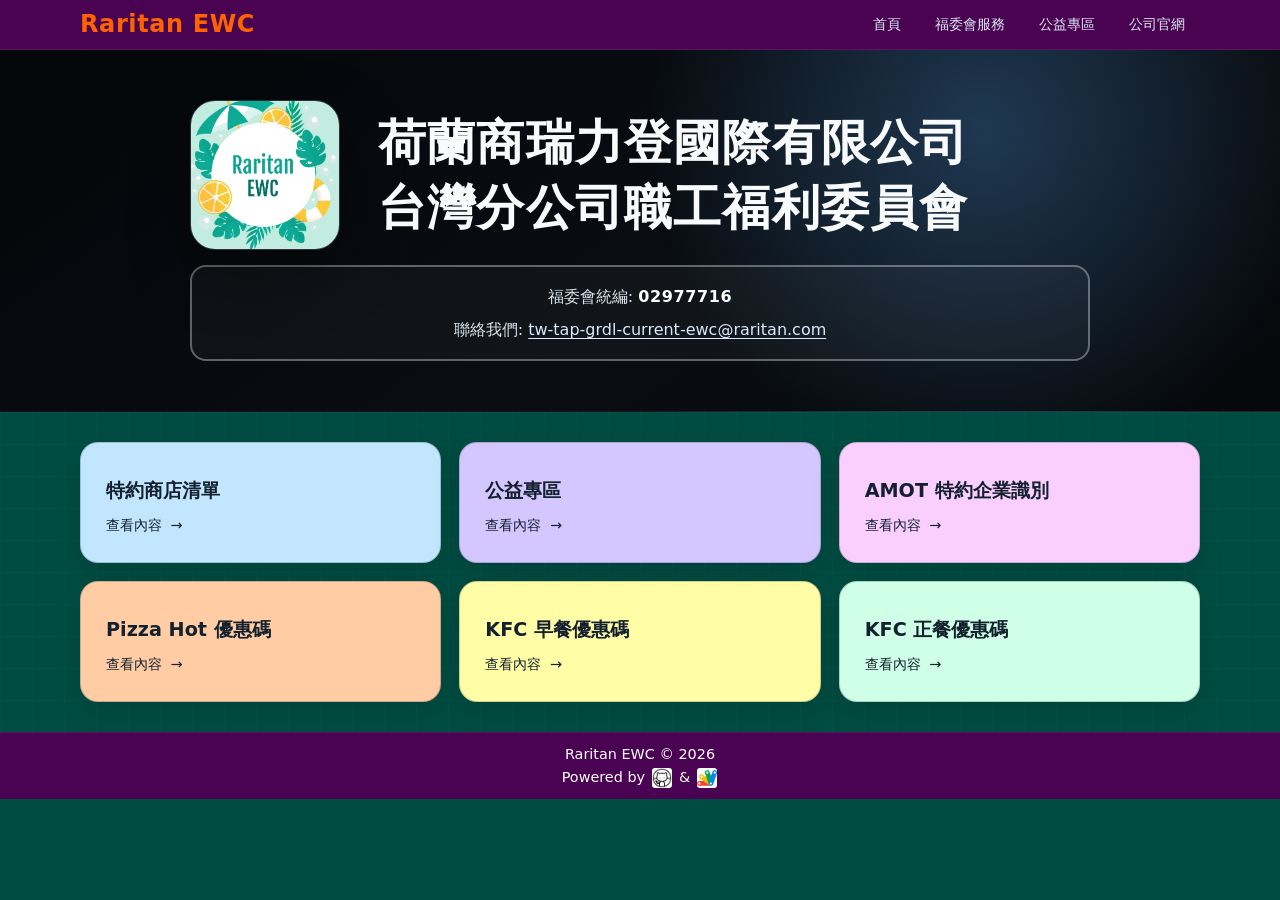
==== commit 87f0e16c: "2026Sep30 v1.0.0" ====
--- a/index.html
+++ b/index.html
@@ -41,37 +41,34 @@
 
     <section class="services" aria-labelledby="services-title">
         <div class="services__inner">
-            <div class="section-heading">
-                <h2 id="services-title">福委會服務</h2>
-            </div>
 
             <div class="service-grid">
                 <a class="service-card service-card--blue" href="discount-vendors.html">
-                    <span class="service-card__index">01</span>
                     <span class="service-card__title">特約商店清單</span>
                     <span class="service-card__action">查看內容 <span aria-hidden="true">→</span></span>
                 </a>
 
-                <a class="service-card service-card--lavender service-card--wide" href="amot-id.html">
-                    <span class="service-card__index">02</span>
+                <a class="service-card service-card--lavender service-card--wide" href="charity_section.html">
+                    <span class="service-card__title">公益專區</span>
+                    <span class="service-card__action">查看內容 <span aria-hidden="true">→</span></span>
+                </a>
+
+                <a class="service-card service-card--pink service-card--wide" href="amot-id.html">
                     <span class="service-card__title">AMOT 特約企業識別</span>
                     <span class="service-card__action">查看內容 <span aria-hidden="true">→</span></span>
                 </a>
 
                 <a class="service-card service-card--rose" href="pizza-hot.html">
-                    <span class="service-card__index">03</span>
                     <span class="service-card__title">Pizza Hot 優惠碼</span>
                     <span class="service-card__action">查看內容 <span aria-hidden="true">→</span></span>
                 </a>
 
                 <a class="service-card service-card--sand" href="kfc-breakfast.html">
-                    <span class="service-card__index">04</span>
                     <span class="service-card__title">KFC 早餐優惠碼</span>
                     <span class="service-card__action">查看內容 <span aria-hidden="true">→</span></span>
                 </a>
 
                 <a class="service-card service-card--mint" href="kfc-normal.html">
-                    <span class="service-card__index">05</span>
                     <span class="service-card__title">KFC 正餐優惠碼</span>
                     <span class="service-card__action">查看內容 <span aria-hidden="true">→</span></span>
                 </a>
--- a/css/min/main_styles.min.css
+++ b/css/min/main_styles.min.css
@@ -1 +1 @@
-:root{--charcoal:#004c42;--white:#f8fafc;--line:rgba(255, 255, 255, 0.34);--shadow:0 18px 45px rgba(0, 0, 0, 0.22);--radius:18px;--content:1120px}*{box-sizing:border-box}html{scroll-behavior:smooth}body{margin:0;min-width:320px;color:var(--white);background:var(--charcoal);font-family:Inter,"Noto Sans TC","Microsoft JhengHei",system-ui,-apple-system,BlinkMacSystemFont,"Segoe UI",sans-serif;line-height:1.6;-webkit-font-smoothing:antialiased}a{color:inherit}button{font:inherit}.sr-only{position:absolute;width:1px;height:1px;padding:0;margin:-1px;overflow:hidden;clip:rect(0,0,0,0);white-space:nowrap;border:0}.site-header{position:sticky;z-index:1000;top:0;height:50px;background:rgba(78,0,83,.96);border-bottom:1px solid rgba(255,255,255,.08);backdrop-filter:blur(14px)}.site-header__inner{display:flex;align-items:center;justify-content:space-between;width:min(calc(100% - 40px),var(--content));height:100%;margin:0 auto}.brand{color:#ff6200;font-size:1.5rem;font-weight:800;letter-spacing:.025em;text-decoration:none;white-space:nowrap}.primary-nav{display:flex;align-items:stretch;height:100%;gap:4px}.nav-dropdown__trigger,.primary-nav>a{display:flex;align-items:center;height:100%;padding:0 15px;border:0;color:#dce7f5;background:0 0;font-size:.88rem;line-height:1;text-decoration:none;cursor:pointer;transition:color 160ms ease,background 160ms ease}.nav-dropdown.is-open .nav-dropdown__trigger,.nav-dropdown__menu a:focus-visible,.nav-dropdown__menu a:hover,.nav-dropdown__trigger:focus-visible,.nav-dropdown__trigger:hover,.primary-nav>a:focus-visible,.primary-nav>a:hover{color:#fff;background:rgba(255,255,255,.09);outline:0}.nav-dropdown{position:relative;display:flex;align-items:stretch;height:100%}.nav-dropdown__menu{position:absolute;top:100%;right:0;width:230px;padding:8px;visibility:hidden;opacity:0;transform:translateY(-8px);border:1px solid rgba(255,255,255,.11);border-radius:14px;background:#0c223d;box-shadow:var(--shadow);transition:opacity 160ms ease,transform 160ms ease,visibility 160ms ease}.nav-dropdown.is-open .nav-dropdown__menu,.nav-dropdown:focus-within .nav-dropdown__menu,.nav-dropdown:hover .nav-dropdown__menu{visibility:visible;opacity:1;transform:translateY(0)}.nav-dropdown__menu a{display:block;padding:10px 12px;border-radius:9px;color:#dce7f5;font-size:.88rem;text-decoration:none}.nav-toggle{display:none;width:38px;height:34px;padding:7px;border:1px solid rgba(255,255,255,.15);border-radius:9px;background:0 0;cursor:pointer}.nav-toggle>span:not(.sr-only){display:block;width:100%;height:2px;margin:4px 0;border-radius:99px;background:#fff}.hero{display:grid;place-items:center;min-height:auto;padding:50px 25px;background:radial-gradient(circle at 77% 23%,rgba(91,175,255,.27),transparent 33%),linear-gradient(145deg,#040609 0,#090d12 55%,#06080b 100%);border-bottom:1px solid rgba(255,255,255,.06)}.hero__inner{width:min(100%,900px)}.hero__identity{display:grid;grid-template-columns:150px minmax(0,1fr);align-items:center;gap:38px}.hero__logo,.hero__logo-wrap{width:150px;height:150px}.hero__logo-wrap{flex-shrink:0}.hero__logo{display:block;object-fit:cover;border:1px solid rgba(255,255,255,.16);border-radius:25px;box-shadow:0 22px 60px rgba(0,0,0,.34)}.hero__identity h1{max-width:680px;margin:0;font-size:clamp(1.75rem,4vw,3rem);line-height:1.35;letter-spacing:.025em;text-wrap:balance}.hero__contact{margin-top:15px;padding:10px 20px;border:2px solid var(--line);border-radius:16px;background:rgba(255,255,255,.035);text-align:center}.hero__contact p{margin:6px 0;color:#dbe5ef;font-size:1rem;line-height:1.7}.hero__contact strong{color:#fff;letter-spacing:.04em}.hero__contact a{color:#d9eaff;overflow-wrap:anywhere;text-underline-offset:3px}.hero__contact a:hover{color:#fff}.services{padding:30px;background:linear-gradient(rgba(255,255,255,.018) 1px,transparent 1px),linear-gradient(90deg,rgba(255,255,255,.018) 1px,transparent 1px),var(--charcoal);background-size:32px 32px}.services__inner{width:min(100%,var(--content));margin:0 auto}.section-heading{max-width:620px;margin-bottom:20px}.section-heading h2{margin:0;font-size:clamp(1.75rem,4vw,2.45rem)}.section-heading>p:last-child{margin:8px 0 0;color:#b9c2cc}.service-grid{display:grid;grid-template-columns:repeat(3,minmax(0,1fr));align-items:stretch;gap:18px}.service-card{display:flex;flex-direction:column;width:100%;min-width:0;min-height:180px;padding:23px;border:1px solid rgba(12,27,42,.2);border-radius:var(--radius);color:#13202e;text-decoration:none;box-shadow:0 10px 28px rgba(0,0,0,.12);transition:transform 180ms ease,box-shadow 180ms ease,filter 180ms ease}.service-card:focus-visible,.service-card:hover{transform:translateY(-5px);box-shadow:0 19px 42px rgba(0,0,0,.22);filter:saturate(1.05);outline:3px solid rgba(255,255,255,.52);outline-offset:3px}.service-card__index{font-size:.76rem;font-weight:900;letter-spacing:.14em;opacity:.54}.service-card__title{margin-top:20px;font-size:1.16rem;font-weight:850;line-height:1.35}.service-card__action{margin-top:auto;padding-top:28px;font-size:.84rem;font-weight:750}.service-card__action span{display:inline-block;margin-left:4px;transition:transform 160ms ease}.service-card:hover .service-card__action span{transform:translateX(4px)}.service-card--blue{background:#c8dceb}.service-card--sand{background:#e7d9bd}.service-card--mint{background:#c8e1d3}.service-card--rose{background:#e8d0cf}.service-card--lavender{background:#d7d2e8}.site-footer{display:grid;place-items:center;min-height:40px;padding:10px;color:#fff;background:rgba(78,0,83,.96);border-top:1px solid rgba(255,255,255,.07);font-size:.9rem;text-align:center}.site-footer p{margin:0}.footer-powered{display:flex;align-items:center;justify-content:center;flex-wrap:wrap;gap:6px;color:#fff;font-size:.9rem}.footer-powered img{position:relative;top:1px;width:18px;height:18px;object-fit:contain;border-radius:5px}@media (prefers-reduced-motion:reduce){*,::after,::before{scroll-behavior:auto!important;transition:none!important}}@media (max-width:900px){.service-grid{grid-template-columns:repeat(2,minmax(0,1fr))}}@media (max-width:760px){.site-header{height:52px}.site-header__inner{width:min(calc(100% - 28px),var(--content))}.nav-toggle{display:block}.primary-nav{position:absolute;top:calc(100% + 8px);right:14px;left:14px;display:none;flex-direction:column;align-items:stretch;height:auto;gap:2px;padding:9px;border:1px solid rgba(255,255,255,.11);border-radius:14px;background:#0c223d;box-shadow:var(--shadow)}.primary-nav.is-open{display:flex}.nav-dropdown__trigger,.primary-nav>a{width:100%;min-height:43px;padding:0 12px;border-radius:9px}.nav-dropdown{display:block;height:auto}.nav-dropdown__trigger{justify-content:space-between}.nav-dropdown__menu{position:static;width:100%;max-height:0;padding:0 8px;overflow:hidden;visibility:visible;opacity:1;transform:none;border:0;border-radius:10px;background:rgba(0,0,0,.16);box-shadow:none;transition:max-height 180ms ease,padding 180ms ease}.nav-dropdown:focus-within .nav-dropdown__menu,.nav-dropdown:hover .nav-dropdown__menu{max-height:0;padding:0 8px}.nav-dropdown.is-open .nav-dropdown__menu{max-height:280px;padding:8px}.hero{min-height:auto;padding:58px 20px 54px}.hero__identity{grid-template-columns:1fr;justify-items:center;gap:27px;text-align:center}.hero__identity h1{max-width:580px;font-size:clamp(1.65rem,7vw,2.35rem)}.hero__contact{margin-top:32px;padding:18px}.hero__contact p{margin:12px 0}.services{padding:58px 18px 66px}.service-grid{grid-template-columns:1fr}.service-card{min-height:150px}}+:root{--charcoal:#004c42;--white:#f8fafc;--line:rgba(255, 255, 255, 0.34);--shadow:0 18px 45px rgba(0, 0, 0, 0.22);--radius:18px;--content:1120px}*{box-sizing:border-box}html{scroll-behavior:smooth}body{margin:0;min-width:320px;color:var(--white);background:var(--charcoal);font-family:Inter,"Noto Sans TC","Microsoft JhengHei",system-ui,-apple-system,BlinkMacSystemFont,"Segoe UI",sans-serif;line-height:1.6;-webkit-font-smoothing:antialiased}a{color:inherit}button{font:inherit}.sr-only{position:absolute;width:1px;height:1px;padding:0;margin:-1px;overflow:hidden;clip:rect(0,0,0,0);white-space:nowrap;border:0}.site-header{position:sticky;z-index:1000;top:0;height:50px;background:rgba(78,0,83,.96);border-bottom:1px solid rgba(255,255,255,.08);backdrop-filter:blur(14px)}.site-header__inner{display:flex;align-items:center;justify-content:space-between;width:min(calc(100% - 40px),var(--content));height:100%;margin:0 auto}.brand{color:#ff6200;font-size:1.5rem;font-weight:800;letter-spacing:.025em;text-decoration:none;white-space:nowrap}.primary-nav{display:flex;align-items:stretch;height:100%;gap:4px}.nav-dropdown__trigger,.primary-nav>a{display:flex;align-items:center;height:100%;padding:0 15px;border:0;color:#dce7f5;background:0 0;font-size:.88rem;line-height:1;text-decoration:none;cursor:pointer;transition:color 160ms ease,background 160ms ease}.nav-dropdown.is-open .nav-dropdown__trigger,.nav-dropdown__trigger:focus-visible,.nav-dropdown__trigger:hover,.primary-nav>a:focus-visible,.primary-nav>a:hover{color:#fff;background:rgba(255,255,255,.09);outline:0}.nav-dropdown{position:relative;display:flex;align-items:stretch;height:100%}.nav-dropdown__menu{position:absolute;top:100%;right:0;width:230px;padding:8px;visibility:hidden;opacity:0;transform:translateY(-8px);border:2px solid rgba(255,255,255,.11);border-radius:15px;background:#0c223d;box-shadow:var(--shadow);transition:opacity 160ms ease,transform 160ms ease,visibility 160ms ease}.nav-dropdown.is-open .nav-dropdown__menu,.nav-dropdown:focus-within .nav-dropdown__menu,.nav-dropdown:hover .nav-dropdown__menu{visibility:visible;opacity:1;transform:translateY(0)}.nav-dropdown__menu a{display:block;padding:10px 12px;border-radius:9px;color:#f3f7ff;font-size:.88rem;text-decoration:none}.nav-dropdown__menu a:focus-visible,.nav-dropdown__menu a:hover{color:#fff;background:rgba(255,255,255,.18);outline:0}.nav-toggle{display:none;width:38px;height:34px;padding:7px;border:1px solid rgba(255,255,255,.15);border-radius:9px;background:0 0;cursor:pointer}.nav-toggle>span:not(.sr-only){display:block;width:100%;height:2px;margin:4px 0;border-radius:99px;background:#fff}.hero{display:grid;place-items:center;min-height:auto;padding:50px 25px;background:radial-gradient(circle at 77% 23%,rgba(91,175,255,.27),transparent 33%),linear-gradient(145deg,#040609 0,#090d12 55%,#06080b 100%);border-bottom:1px solid rgba(255,255,255,.06)}.hero__inner{width:min(100%,900px)}.hero__identity{display:grid;grid-template-columns:150px minmax(0,1fr);align-items:center;gap:38px}.hero__logo,.hero__logo-wrap{width:150px;height:150px}.hero__logo-wrap{flex-shrink:0}.hero__logo{display:block;object-fit:cover;border:1px solid rgba(255,255,255,.16);border-radius:25px;box-shadow:0 22px 60px rgba(0,0,0,.34)}.hero__identity h1{max-width:680px;margin:0;font-size:clamp(1.75rem,4vw,3rem);line-height:1.35;letter-spacing:.025em;text-wrap:balance}.hero__contact{margin-top:15px;padding:10px 20px;border:2px solid var(--line);border-radius:16px;background:rgba(255,255,255,.035);text-align:center}.hero__contact p{margin:6px 0;color:#dbe5ef;font-size:1rem;line-height:1.7}.hero__contact strong{color:#fff;letter-spacing:.04em}.hero__contact a{color:#d9eaff;overflow-wrap:anywhere;text-underline-offset:3px}.hero__contact a:hover{color:#fff}.services{padding:30px;background:linear-gradient(rgba(255,255,255,.018) 1px,transparent 1px),linear-gradient(90deg,rgba(255,255,255,.018) 1px,transparent 1px),var(--charcoal);background-size:32px 32px}.services__inner{width:min(100%,var(--content));margin:0 auto}.section-heading{max-width:620px;margin-bottom:20px}.section-heading h2{margin:0;font-size:clamp(1.75rem,4vw,2.45rem)}.section-heading>p:last-child{margin:8px 0 0;color:#b9c2cc}.service-grid{display:grid;grid-template-columns:repeat(3,minmax(0,1fr));align-items:stretch;gap:18px}.service-card{display:flex;flex-direction:column;width:100%;min-width:0;min-height:80px;padding:25px;border:1px solid rgba(12,27,42,.2);border-radius:var(--radius);color:#13202e;text-decoration:none;box-shadow:0 10px 28px rgba(0,0,0,.12);transition:transform 180ms ease,box-shadow 180ms ease,filter 180ms ease}.service-card:focus-visible,.service-card:hover{transform:translateY(-5px);box-shadow:0 19px 42px rgba(0,0,0,.22);filter:saturate(1.05);outline:3px solid rgba(255,255,255,.69);outline-offset:3px}.service-card__title{margin-top:10px;font-size:1.2rem;font-weight:600;line-height:1.35}.service-card__action{margin-top:auto;padding-top:10px;font-size:.9rem;font-weight:400}.service-card__action span{display:inline-block;margin-left:4px;transition:transform 160ms ease}.service-card:hover .service-card__action span{transform:translateX(4px)}.service-card--blue{background:#c3e6ff}.service-card--pink{background:#facfff}.service-card--sand{background:#fffda6}.service-card--mint{background:#cfffe6}.service-card--rose{background:#ffcca4}.service-card--lavender{background:#d4c6ff}.site-footer{display:grid;place-items:center;min-height:40px;padding:10px;color:#fff;background:rgba(78,0,83,.96);border-top:1px solid rgba(255,255,255,.07);font-size:.9rem;text-align:center}.site-footer p{margin:0}.footer-powered,.footer-tooltip{align-items:center;justify-content:center}.footer-powered{display:flex;flex-wrap:wrap;gap:6px;color:#fff;font-size:.9rem}.footer-tooltip{position:relative;display:inline-flex;width:22px;height:22px}.footer-tooltip img{width:20px;height:20px;object-fit:contain;border-radius:3px}.footer-tooltip::after{content:attr(data-tooltip);position:absolute;left:50%;bottom:calc(100% + 8px);transform:translateX(-50%);padding:5px 8px;color:#fff;background-color:#222;font-size:13px;white-space:nowrap;border-radius:4px;opacity:0;visibility:hidden;transition:opacity .15s ease;pointer-events:none;z-index:10}.footer-tooltip:hover::after{opacity:1;visibility:visible}@media (prefers-reduced-motion:reduce){*,::after,::before{scroll-behavior:auto!important;transition:none!important}}@media (max-width:900px){.service-grid{grid-template-columns:repeat(2,minmax(0,1fr))}}@media (max-width:760px){.site-header{height:52px}.site-header__inner{width:min(calc(100% - 28px),var(--content))}.nav-toggle{display:block}.primary-nav{position:absolute;top:calc(100% + 8px);right:14px;left:14px;display:none;flex-direction:column;align-items:stretch;height:auto;gap:2px;padding:9px;border:1px solid rgba(255,255,255,.11);border-radius:14px;background:#0c223d;box-shadow:var(--shadow)}.primary-nav.is-open{display:flex}.nav-dropdown__trigger,.primary-nav>a{width:100%;min-height:43px;padding:0 12px;border-radius:9px}.nav-dropdown{display:block;height:auto}.nav-dropdown__trigger{justify-content:space-between}.nav-dropdown__menu{position:static;width:100%;max-height:0;padding:0 8px;overflow:hidden;visibility:visible;opacity:1;transform:none;border:0;border-radius:10px;background:rgba(0,0,0,.16);box-shadow:none;transition:max-height 180ms ease,padding 180ms ease}.nav-dropdown:focus-within .nav-dropdown__menu,.nav-dropdown:hover .nav-dropdown__menu{max-height:0;padding:0 8px}.nav-dropdown.is-open .nav-dropdown__menu{max-height:280px;padding:8px}.hero{min-height:auto;padding:58px 20px 54px}.hero__identity{grid-template-columns:1fr;justify-items:center;gap:27px;text-align:center}.hero__identity h1{max-width:580px;font-size:clamp(1.65rem,7vw,2.35rem)}.hero__contact{margin-top:32px;padding:18px}.hero__contact p{margin:12px 0}.services{padding:58px 18px 66px}.service-grid{grid-template-columns:1fr}.service-card{min-height:150px}}
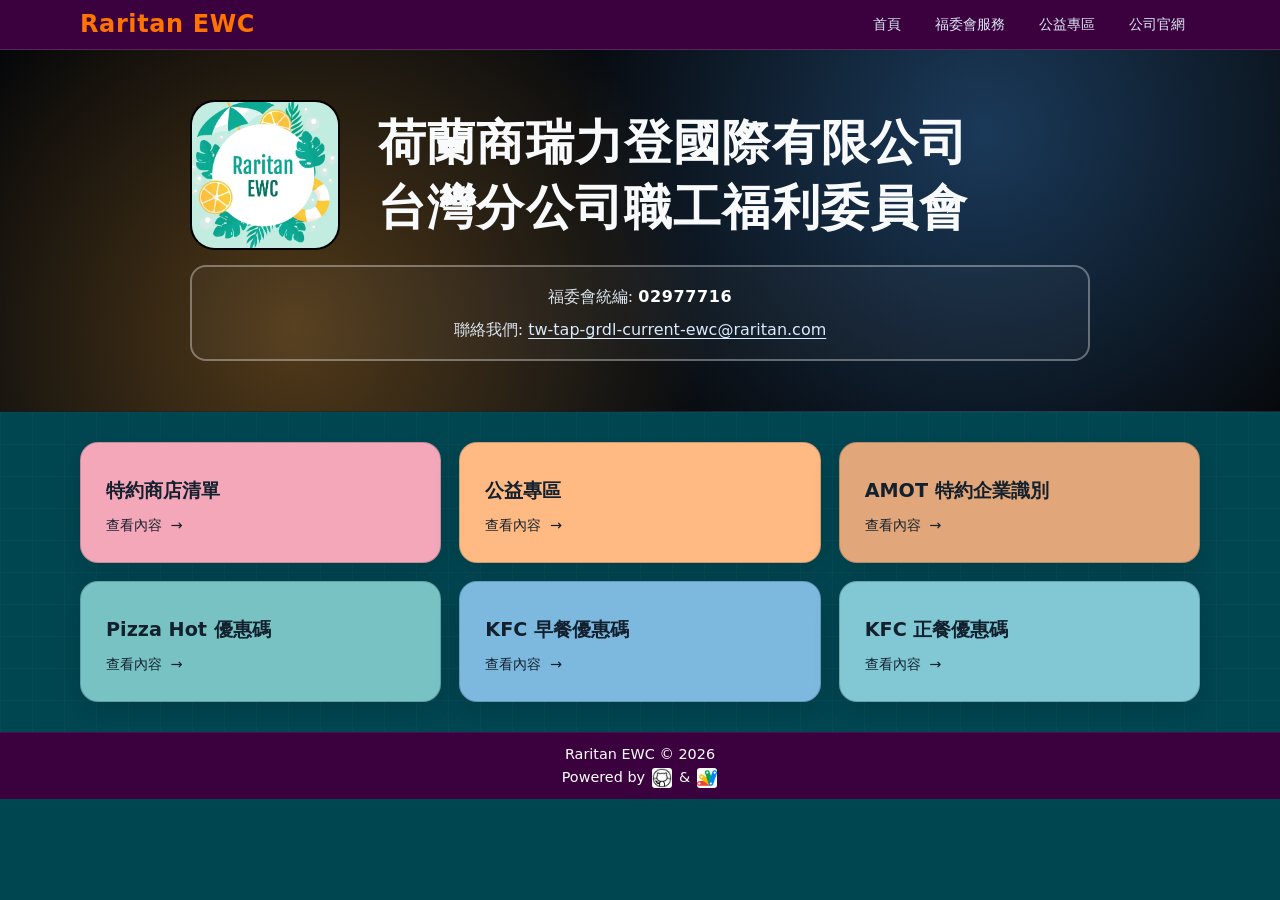
==== commit 1fe2a728: "2026Sep30 v1.0.0" ====
--- a/index.html
+++ b/index.html
@@ -43,37 +43,37 @@
         <div class="services__inner">
 
             <div class="service-grid">
-                <a class="service-card service-card--blue" href="discount-vendors.html">
+                <a class="service-card service-card--vendors service-card--wide" href="discount-vendors.html">
                     <span class="service-card__title">特約商店清單</span>
                     <span class="service-card__action">查看內容 <span aria-hidden="true">→</span></span>
                 </a>
 
-                <a class="service-card service-card--lavender service-card--wide" href="charity_section.html">
+                <a class="service-card service-card--charity service-card--wide" href="charity_section.html">
                     <span class="service-card__title">公益專區</span>
                     <span class="service-card__action">查看內容 <span aria-hidden="true">→</span></span>
                 </a>
 
-                <a class="service-card service-card--pink service-card--wide" href="amot-id.html">
+                <a class="service-card service-card--identity service-card--wide" href="amot-id.html">
                     <span class="service-card__title">AMOT 特約企業識別</span>
                     <span class="service-card__action">查看內容 <span aria-hidden="true">→</span></span>
                 </a>
 
-                <a class="service-card service-card--rose" href="pizza-hot.html">
+                <a class="service-card service-card--pizza service-card--wide" href="pizza-hot.html">
                     <span class="service-card__title">Pizza Hot 優惠碼</span>
                     <span class="service-card__action">查看內容 <span aria-hidden="true">→</span></span>
                 </a>
 
-                <a class="service-card service-card--sand" href="kfc-breakfast.html">
+                <a class="service-card service-card--breakfast service-card--wide" href="kfc-breakfast.html">
                     <span class="service-card__title">KFC 早餐優惠碼</span>
                     <span class="service-card__action">查看內容 <span aria-hidden="true">→</span></span>
                 </a>
 
-                <a class="service-card service-card--mint" href="kfc-normal.html">
+                <a class="service-card service-card--meal service-card--wide" href="kfc-normal.html">
                     <span class="service-card__title">KFC 正餐優惠碼</span>
                     <span class="service-card__action">查看內容 <span aria-hidden="true">→</span></span>
                 </a>
+            </div>
 
-            </div>
         </div>
     </section>
 </main>
--- a/css/min/main_styles.min.css
+++ b/css/min/main_styles.min.css
@@ -1 +1 @@
-:root{--charcoal:#004c42;--white:#f8fafc;--line:rgba(255, 255, 255, 0.34);--shadow:0 18px 45px rgba(0, 0, 0, 0.22);--radius:18px;--content:1120px}*{box-sizing:border-box}html{scroll-behavior:smooth}body{margin:0;min-width:320px;color:var(--white);background:var(--charcoal);font-family:Inter,"Noto Sans TC","Microsoft JhengHei",system-ui,-apple-system,BlinkMacSystemFont,"Segoe UI",sans-serif;line-height:1.6;-webkit-font-smoothing:antialiased}a{color:inherit}button{font:inherit}.sr-only{position:absolute;width:1px;height:1px;padding:0;margin:-1px;overflow:hidden;clip:rect(0,0,0,0);white-space:nowrap;border:0}.site-header{position:sticky;z-index:1000;top:0;height:50px;background:rgba(78,0,83,.96);border-bottom:1px solid rgba(255,255,255,.08);backdrop-filter:blur(14px)}.site-header__inner{display:flex;align-items:center;justify-content:space-between;width:min(calc(100% - 40px),var(--content));height:100%;margin:0 auto}.brand{color:#ff6200;font-size:1.5rem;font-weight:800;letter-spacing:.025em;text-decoration:none;white-space:nowrap}.primary-nav{display:flex;align-items:stretch;height:100%;gap:4px}.nav-dropdown__trigger,.primary-nav>a{display:flex;align-items:center;height:100%;padding:0 15px;border:0;color:#dce7f5;background:0 0;font-size:.88rem;line-height:1;text-decoration:none;cursor:pointer;transition:color 160ms ease,background 160ms ease}.nav-dropdown.is-open .nav-dropdown__trigger,.nav-dropdown__trigger:focus-visible,.nav-dropdown__trigger:hover,.primary-nav>a:focus-visible,.primary-nav>a:hover{color:#fff;background:rgba(255,255,255,.09);outline:0}.nav-dropdown{position:relative;display:flex;align-items:stretch;height:100%}.nav-dropdown__menu{position:absolute;top:100%;right:0;width:230px;padding:8px;visibility:hidden;opacity:0;transform:translateY(-8px);border:2px solid rgba(255,255,255,.11);border-radius:15px;background:#0c223d;box-shadow:var(--shadow);transition:opacity 160ms ease,transform 160ms ease,visibility 160ms ease}.nav-dropdown.is-open .nav-dropdown__menu,.nav-dropdown:focus-within .nav-dropdown__menu,.nav-dropdown:hover .nav-dropdown__menu{visibility:visible;opacity:1;transform:translateY(0)}.nav-dropdown__menu a{display:block;padding:10px 12px;border-radius:9px;color:#f3f7ff;font-size:.88rem;text-decoration:none}.nav-dropdown__menu a:focus-visible,.nav-dropdown__menu a:hover{color:#fff;background:rgba(255,255,255,.18);outline:0}.nav-toggle{display:none;width:38px;height:34px;padding:7px;border:1px solid rgba(255,255,255,.15);border-radius:9px;background:0 0;cursor:pointer}.nav-toggle>span:not(.sr-only){display:block;width:100%;height:2px;margin:4px 0;border-radius:99px;background:#fff}.hero{display:grid;place-items:center;min-height:auto;padding:50px 25px;background:radial-gradient(circle at 77% 23%,rgba(91,175,255,.27),transparent 33%),linear-gradient(145deg,#040609 0,#090d12 55%,#06080b 100%);border-bottom:1px solid rgba(255,255,255,.06)}.hero__inner{width:min(100%,900px)}.hero__identity{display:grid;grid-template-columns:150px minmax(0,1fr);align-items:center;gap:38px}.hero__logo,.hero__logo-wrap{width:150px;height:150px}.hero__logo-wrap{flex-shrink:0}.hero__logo{display:block;object-fit:cover;border:1px solid rgba(255,255,255,.16);border-radius:25px;box-shadow:0 22px 60px rgba(0,0,0,.34)}.hero__identity h1{max-width:680px;margin:0;font-size:clamp(1.75rem,4vw,3rem);line-height:1.35;letter-spacing:.025em;text-wrap:balance}.hero__contact{margin-top:15px;padding:10px 20px;border:2px solid var(--line);border-radius:16px;background:rgba(255,255,255,.035);text-align:center}.hero__contact p{margin:6px 0;color:#dbe5ef;font-size:1rem;line-height:1.7}.hero__contact strong{color:#fff;letter-spacing:.04em}.hero__contact a{color:#d9eaff;overflow-wrap:anywhere;text-underline-offset:3px}.hero__contact a:hover{color:#fff}.services{padding:30px;background:linear-gradient(rgba(255,255,255,.018) 1px,transparent 1px),linear-gradient(90deg,rgba(255,255,255,.018) 1px,transparent 1px),var(--charcoal);background-size:32px 32px}.services__inner{width:min(100%,var(--content));margin:0 auto}.section-heading{max-width:620px;margin-bottom:20px}.section-heading h2{margin:0;font-size:clamp(1.75rem,4vw,2.45rem)}.section-heading>p:last-child{margin:8px 0 0;color:#b9c2cc}.service-grid{display:grid;grid-template-columns:repeat(3,minmax(0,1fr));align-items:stretch;gap:18px}.service-card{display:flex;flex-direction:column;width:100%;min-width:0;min-height:80px;padding:25px;border:1px solid rgba(12,27,42,.2);border-radius:var(--radius);color:#13202e;text-decoration:none;box-shadow:0 10px 28px rgba(0,0,0,.12);transition:transform 180ms ease,box-shadow 180ms ease,filter 180ms ease}.service-card:focus-visible,.service-card:hover{transform:translateY(-5px);box-shadow:0 19px 42px rgba(0,0,0,.22);filter:saturate(1.05);outline:3px solid rgba(255,255,255,.69);outline-offset:3px}.service-card__title{margin-top:10px;font-size:1.2rem;font-weight:600;line-height:1.35}.service-card__action{margin-top:auto;padding-top:10px;font-size:.9rem;font-weight:400}.service-card__action span{display:inline-block;margin-left:4px;transition:transform 160ms ease}.service-card:hover .service-card__action span{transform:translateX(4px)}.service-card--blue{background:#c3e6ff}.service-card--pink{background:#facfff}.service-card--sand{background:#fffda6}.service-card--mint{background:#cfffe6}.service-card--rose{background:#ffcca4}.service-card--lavender{background:#d4c6ff}.site-footer{display:grid;place-items:center;min-height:40px;padding:10px;color:#fff;background:rgba(78,0,83,.96);border-top:1px solid rgba(255,255,255,.07);font-size:.9rem;text-align:center}.site-footer p{margin:0}.footer-powered,.footer-tooltip{align-items:center;justify-content:center}.footer-powered{display:flex;flex-wrap:wrap;gap:6px;color:#fff;font-size:.9rem}.footer-tooltip{position:relative;display:inline-flex;width:22px;height:22px}.footer-tooltip img{width:20px;height:20px;object-fit:contain;border-radius:3px}.footer-tooltip::after{content:attr(data-tooltip);position:absolute;left:50%;bottom:calc(100% + 8px);transform:translateX(-50%);padding:5px 8px;color:#fff;background-color:#222;font-size:13px;white-space:nowrap;border-radius:4px;opacity:0;visibility:hidden;transition:opacity .15s ease;pointer-events:none;z-index:10}.footer-tooltip:hover::after{opacity:1;visibility:visible}@media (prefers-reduced-motion:reduce){*,::after,::before{scroll-behavior:auto!important;transition:none!important}}@media (max-width:900px){.service-grid{grid-template-columns:repeat(2,minmax(0,1fr))}}@media (max-width:760px){.site-header{height:52px}.site-header__inner{width:min(calc(100% - 28px),var(--content))}.nav-toggle{display:block}.primary-nav{position:absolute;top:calc(100% + 8px);right:14px;left:14px;display:none;flex-direction:column;align-items:stretch;height:auto;gap:2px;padding:9px;border:1px solid rgba(255,255,255,.11);border-radius:14px;background:#0c223d;box-shadow:var(--shadow)}.primary-nav.is-open{display:flex}.nav-dropdown__trigger,.primary-nav>a{width:100%;min-height:43px;padding:0 12px;border-radius:9px}.nav-dropdown{display:block;height:auto}.nav-dropdown__trigger{justify-content:space-between}.nav-dropdown__menu{position:static;width:100%;max-height:0;padding:0 8px;overflow:hidden;visibility:visible;opacity:1;transform:none;border:0;border-radius:10px;background:rgba(0,0,0,.16);box-shadow:none;transition:max-height 180ms ease,padding 180ms ease}.nav-dropdown:focus-within .nav-dropdown__menu,.nav-dropdown:hover .nav-dropdown__menu{max-height:0;padding:0 8px}.nav-dropdown.is-open .nav-dropdown__menu{max-height:280px;padding:8px}.hero{min-height:auto;padding:58px 20px 54px}.hero__identity{grid-template-columns:1fr;justify-items:center;gap:27px;text-align:center}.hero__identity h1{max-width:580px;font-size:clamp(1.65rem,7vw,2.35rem)}.hero__contact{margin-top:32px;padding:18px}.hero__contact p{margin:12px 0}.services{padding:58px 18px 66px}.service-grid{grid-template-columns:1fr}.service-card{min-height:150px}}+:root{--charcoal:#004651;--white:#f8fafc;--line:rgba(255, 255, 255, 0.34);--shadow:0 18px 45px rgba(0, 0, 0, 0.22);--radius:18px;--content:1120px}*{box-sizing:border-box}html{scroll-behavior:smooth}body{margin:0;min-width:320px;color:var(--white);background:var(--charcoal);font-family:Inter,"Noto Sans TC","Microsoft JhengHei",system-ui,-apple-system,BlinkMacSystemFont,"Segoe UI",sans-serif;line-height:1.6;-webkit-font-smoothing:antialiased}a{color:inherit}button{font:inherit}.sr-only{position:absolute;width:1px;height:1px;padding:0;margin:-1px;overflow:hidden;clip:rect(0,0,0,0);white-space:nowrap;border:0}.site-header{position:sticky;z-index:1000;top:0;height:50px;background:#3b003e;border-bottom:1px solid rgba(255,255,255,.15);backdrop-filter:blur(14px)}.site-header__inner{display:flex;align-items:center;justify-content:space-between;width:min(calc(100% - 40px),var(--content));height:100%;margin:0 auto}.brand{color:#ff7300;font-size:1.5rem;font-weight:800;letter-spacing:.025em;text-decoration:none;white-space:nowrap}.primary-nav{display:flex;align-items:stretch;height:100%;gap:4px}.nav-dropdown__trigger,.primary-nav>a{display:flex;align-items:center;height:100%;padding:0 15px;border:0;color:#dce7f5;background:0 0;font-size:.88rem;line-height:1;text-decoration:none;cursor:pointer;transition:color 160ms ease,background 160ms ease}.nav-dropdown.is-open .nav-dropdown__trigger,.nav-dropdown__trigger:focus-visible,.nav-dropdown__trigger:hover,.primary-nav>a:focus-visible,.primary-nav>a:hover{color:#fff;background:rgba(255,255,255,.09);outline:0}.nav-dropdown{position:relative;display:flex;align-items:stretch;height:100%}.nav-dropdown__menu{position:absolute;top:100%;right:0;width:230px;padding:8px;visibility:hidden;opacity:0;transform:translateY(-8px);border:2px solid rgba(255,255,255,.11);border-radius:15px;background:#0c223d;box-shadow:var(--shadow);transition:opacity 160ms ease,transform 160ms ease,visibility 160ms ease}.nav-dropdown.is-open .nav-dropdown__menu,.nav-dropdown:focus-within .nav-dropdown__menu,.nav-dropdown:hover .nav-dropdown__menu{visibility:visible;opacity:1;transform:translateY(0)}.nav-dropdown__menu a{display:block;padding:10px 12px;border-radius:9px;color:#f3f7ff;font-size:.88rem;text-decoration:none}.nav-dropdown__menu a:focus-visible,.nav-dropdown__menu a:hover{color:#fff;background:rgba(255,255,255,.18);outline:0}.nav-toggle{display:none;width:38px;height:34px;padding:7px;border:1px solid rgba(255,255,255,.15);border-radius:9px;background:0 0;cursor:pointer}.nav-toggle>span:not(.sr-only){display:block;width:100%;height:2px;margin:4px 0;border-radius:99px;background:#fff}.hero{display:grid;place-items:center;min-height:auto;padding:50px 25px;background:radial-gradient(circle at 77% 23%,rgba(66,160,255,.3),transparent 40%),radial-gradient(circle at 23% 77%,rgba(255,166,45,.3),transparent 40%),linear-gradient(145deg,#040609 0,#090d12 55%,#06080b 100%);border-bottom:1px solid rgba(255,255,255,.06)}.hero__inner{width:min(100%,900px)}.hero__identity{display:grid;grid-template-columns:150px minmax(0,1fr);align-items:center;gap:38px}.hero__logo,.hero__logo-wrap{width:150px;height:150px}.hero__logo-wrap{flex-shrink:0}.hero__logo{display:block;object-fit:cover;border:2px solid #000;border-radius:25px}.hero__identity h1{max-width:680px;margin:0;font-size:clamp(1.75rem,4vw,3rem);line-height:1.35;letter-spacing:.025em;text-wrap:balance}.hero__contact{margin-top:15px;padding:10px 20px;border:2px solid var(--line);border-radius:16px;background:rgba(255,255,255,.035);text-align:center}.hero__contact p{margin:6px 0;color:#dbe5ef;font-size:1rem;line-height:1.7}.hero__contact strong{color:#fff;letter-spacing:.04em}.hero__contact a{color:#d9eaff;overflow-wrap:anywhere;text-underline-offset:3px}.hero__contact a:hover{color:#fff}.services{padding:30px;background:linear-gradient(rgba(255,255,255,.025) 1px,transparent 1px),linear-gradient(90deg,rgba(255,255,255,.025) 1px,transparent 1px),var(--charcoal);background-size:32px 32px}.services__inner{width:min(100%,var(--content));margin:0 auto}.section-heading{max-width:620px;margin-bottom:20px}.section-heading h2{margin:0;font-size:clamp(1.75rem,4vw,2.45rem)}.section-heading>p:last-child{margin:8px 0 0;color:#b9c2cc}.service-grid{display:grid;grid-template-columns:repeat(3,minmax(0,1fr));align-items:stretch;gap:18px}.service-card{display:flex;flex-direction:column;width:100%;min-width:0;min-height:80px;padding:25px;border:1px solid rgba(12,27,42,.2);border-radius:var(--radius);color:#13202e;text-decoration:none;box-shadow:0 10px 28px rgba(0,0,0,.12);transition:transform 180ms ease,box-shadow 180ms ease,filter 180ms ease}.service-card:focus-visible,.service-card:hover{transform:translateY(-5px);box-shadow:0 19px 42px rgba(0,0,0,.22);filter:saturate(1.05);outline:3px solid rgba(255,255,255,.69);outline-offset:3px}.service-card__title{margin-top:10px;font-size:1.2rem;font-weight:600;line-height:1.35}.service-card__action{margin-top:auto;padding-top:10px;font-size:.9rem;font-weight:400}.service-card__action span{display:inline-block;margin-left:4px;transition:transform 160ms ease}.service-card:hover .service-card__action span{transform:translateX(4px)}.service-card--vendors{background:#f4a7b9}.service-card--charity{background-color:#ffba84}.service-card--identity{background-color:#e1a679}.service-card--pizza{background-color:#78c2c4}.service-card--breakfast{background-color:#7db9de}.service-card--meal{background-color:#81c7d4}.site-footer{display:grid;place-items:center;min-height:40px;padding:10px;color:#fff;background:#3b003e;border-top:1px solid rgba(255,255,255,.07);font-size:.9rem;text-align:center}.site-footer p{margin:0}.footer-powered,.footer-tooltip{align-items:center;justify-content:center}.footer-powered{display:flex;flex-wrap:wrap;gap:6px;color:#fff;font-size:.9rem}.footer-tooltip{position:relative;display:inline-flex;width:22px;height:22px}.footer-tooltip img{width:20px;height:20px;object-fit:contain;border-radius:3px}.footer-tooltip::after{content:attr(data-tooltip);position:absolute;left:50%;bottom:calc(100% + 8px);transform:translateX(-50%);padding:5px 8px;color:#fff;background-color:#222;font-size:13px;white-space:nowrap;border-radius:4px;opacity:0;visibility:hidden;transition:opacity .15s ease;pointer-events:none;z-index:10}.footer-tooltip:hover::after{opacity:1;visibility:visible}@media (prefers-reduced-motion:reduce){*,::after,::before{scroll-behavior:auto!important;transition:none!important}}@media (max-width:900px){.service-grid{grid-template-columns:repeat(2,minmax(0,1fr))}}@media (max-width:760px){.site-header{height:52px}.site-header__inner{width:min(calc(100% - 28px),var(--content))}.nav-toggle{display:block}.primary-nav{position:absolute;top:calc(100% + 8px);right:14px;left:14px;display:none;flex-direction:column;align-items:stretch;height:auto;gap:2px;padding:9px;border:1px solid rgba(255,255,255,.11);border-radius:14px;background:#0c223d;box-shadow:var(--shadow)}.primary-nav.is-open{display:flex}.nav-dropdown__trigger,.primary-nav>a{width:100%;min-height:43px;padding:0 12px;border-radius:9px}.nav-dropdown{display:block;height:auto}.nav-dropdown__trigger{justify-content:space-between}.nav-dropdown__menu{position:static;width:100%;max-height:0;padding:0 8px;overflow:hidden;visibility:visible;opacity:1;transform:none;border:0;border-radius:10px;background:rgba(0,0,0,.16);box-shadow:none;transition:max-height 180ms ease,padding 180ms ease}.nav-dropdown:focus-within .nav-dropdown__menu,.nav-dropdown:hover .nav-dropdown__menu{max-height:0;padding:0 8px}.nav-dropdown.is-open .nav-dropdown__menu{max-height:280px;padding:8px}.hero{min-height:auto;padding:58px 20px 54px}.hero__identity{grid-template-columns:1fr;justify-items:center;gap:27px;text-align:center}.hero__identity h1{max-width:580px;font-size:clamp(1.65rem,7vw,2.35rem)}.hero__contact{margin-top:32px;padding:18px}.hero__contact p{margin:12px 0}.services{padding:58px 18px 66px}.service-grid{grid-template-columns:1fr}.service-card{min-height:150px}}
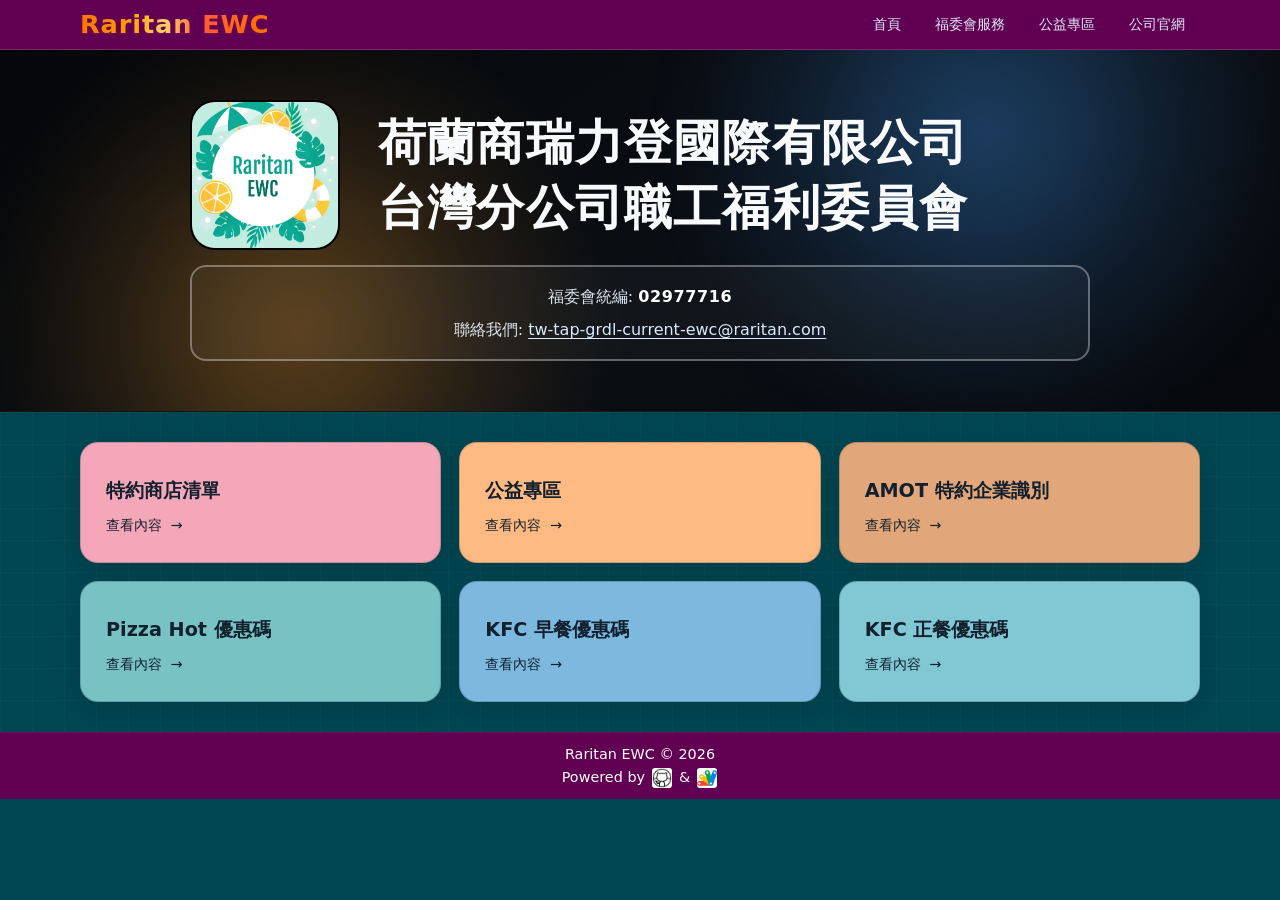
==== commit 9f2c8441: "2026Oct30 v1.0.2" ====
--- a/index.html
+++ b/index.html
@@ -14,7 +14,14 @@
 <site-header></site-header>
 
 <main>
+
     <section class="hero" aria-labelledby="ewc-title">
+
+        <div class="hero__glows" aria-hidden="true">
+            <div class="hero__glow hero__glow--blue"></div>
+            <div class="hero__glow hero__glow--orange"></div>
+        </div>
+
         <div class="hero__inner">
             <div class="hero__identity">
                 <div class="hero__logo-wrap">
@@ -27,13 +34,21 @@
                     >
                 </div>
 
-                <h1 id="ewc-title">荷蘭商瑞力登國際有限公司台灣分公司職工福利委員會</h1>
+                <h1 id="ewc-title">
+                    荷蘭商瑞力登國際有限公司台灣分公司職工福利委員會
+                </h1>
             </div>
 
             <div class="hero__contact" aria-label="福委會聯絡資訊">
-                <p>福委會統編: <strong>02977716</strong></p>
                 <p>
-                    聯絡我們: <a href="mailto:tw-tap-grdl-current-ewc@raritan.com">tw-tap-grdl-current-ewc@raritan.com</a>
+                    福委會統編: <strong>02977716</strong>
+                </p>
+
+                <p>
+                    聯絡我們:
+                    <a href="mailto:tw-tap-grdl-current-ewc@raritan.com">
+                        tw-tap-grdl-current-ewc@raritan.com
+                    </a>
                 </p>
             </div>
         </div>
--- a/css/min/main_styles.min.css
+++ b/css/min/main_styles.min.css
@@ -1 +1 @@
-:root{--charcoal:#004651;--white:#f8fafc;--line:rgba(255, 255, 255, 0.34);--shadow:0 18px 45px rgba(0, 0, 0, 0.22);--radius:18px;--content:1120px}*{box-sizing:border-box}html{scroll-behavior:smooth}body{margin:0;min-width:320px;color:var(--white);background:var(--charcoal);font-family:Inter,"Noto Sans TC","Microsoft JhengHei",system-ui,-apple-system,BlinkMacSystemFont,"Segoe UI",sans-serif;line-height:1.6;-webkit-font-smoothing:antialiased}a{color:inherit}button{font:inherit}.sr-only{position:absolute;width:1px;height:1px;padding:0;margin:-1px;overflow:hidden;clip:rect(0,0,0,0);white-space:nowrap;border:0}.site-header{position:sticky;z-index:1000;top:0;height:50px;background:#3b003e;border-bottom:1px solid rgba(255,255,255,.15);backdrop-filter:blur(14px)}.site-header__inner{display:flex;align-items:center;justify-content:space-between;width:min(calc(100% - 40px),var(--content));height:100%;margin:0 auto}.brand{color:#ff7300;font-size:1.5rem;font-weight:800;letter-spacing:.025em;text-decoration:none;white-space:nowrap}.primary-nav{display:flex;align-items:stretch;height:100%;gap:4px}.nav-dropdown__trigger,.primary-nav>a{display:flex;align-items:center;height:100%;padding:0 15px;border:0;color:#dce7f5;background:0 0;font-size:.88rem;line-height:1;text-decoration:none;cursor:pointer;transition:color 160ms ease,background 160ms ease}.nav-dropdown.is-open .nav-dropdown__trigger,.nav-dropdown__trigger:focus-visible,.nav-dropdown__trigger:hover,.primary-nav>a:focus-visible,.primary-nav>a:hover{color:#fff;background:rgba(255,255,255,.09);outline:0}.nav-dropdown{position:relative;display:flex;align-items:stretch;height:100%}.nav-dropdown__menu{position:absolute;top:100%;right:0;width:230px;padding:8px;visibility:hidden;opacity:0;transform:translateY(-8px);border:2px solid rgba(255,255,255,.11);border-radius:15px;background:#0c223d;box-shadow:var(--shadow);transition:opacity 160ms ease,transform 160ms ease,visibility 160ms ease}.nav-dropdown.is-open .nav-dropdown__menu,.nav-dropdown:focus-within .nav-dropdown__menu,.nav-dropdown:hover .nav-dropdown__menu{visibility:visible;opacity:1;transform:translateY(0)}.nav-dropdown__menu a{display:block;padding:10px 12px;border-radius:9px;color:#f3f7ff;font-size:.88rem;text-decoration:none}.nav-dropdown__menu a:focus-visible,.nav-dropdown__menu a:hover{color:#fff;background:rgba(255,255,255,.18);outline:0}.nav-toggle{display:none;width:38px;height:34px;padding:7px;border:1px solid rgba(255,255,255,.15);border-radius:9px;background:0 0;cursor:pointer}.nav-toggle>span:not(.sr-only){display:block;width:100%;height:2px;margin:4px 0;border-radius:99px;background:#fff}.hero{display:grid;place-items:center;min-height:auto;padding:50px 25px;background:radial-gradient(circle at 77% 23%,rgba(66,160,255,.3),transparent 40%),radial-gradient(circle at 23% 77%,rgba(255,166,45,.3),transparent 40%),linear-gradient(145deg,#040609 0,#090d12 55%,#06080b 100%);border-bottom:1px solid rgba(255,255,255,.06)}.hero__inner{width:min(100%,900px)}.hero__identity{display:grid;grid-template-columns:150px minmax(0,1fr);align-items:center;gap:38px}.hero__logo,.hero__logo-wrap{width:150px;height:150px}.hero__logo-wrap{flex-shrink:0}.hero__logo{display:block;object-fit:cover;border:2px solid #000;border-radius:25px}.hero__identity h1{max-width:680px;margin:0;font-size:clamp(1.75rem,4vw,3rem);line-height:1.35;letter-spacing:.025em;text-wrap:balance}.hero__contact{margin-top:15px;padding:10px 20px;border:2px solid var(--line);border-radius:16px;background:rgba(255,255,255,.035);text-align:center}.hero__contact p{margin:6px 0;color:#dbe5ef;font-size:1rem;line-height:1.7}.hero__contact strong{color:#fff;letter-spacing:.04em}.hero__contact a{color:#d9eaff;overflow-wrap:anywhere;text-underline-offset:3px}.hero__contact a:hover{color:#fff}.services{padding:30px;background:linear-gradient(rgba(255,255,255,.025) 1px,transparent 1px),linear-gradient(90deg,rgba(255,255,255,.025) 1px,transparent 1px),var(--charcoal);background-size:32px 32px}.services__inner{width:min(100%,var(--content));margin:0 auto}.section-heading{max-width:620px;margin-bottom:20px}.section-heading h2{margin:0;font-size:clamp(1.75rem,4vw,2.45rem)}.section-heading>p:last-child{margin:8px 0 0;color:#b9c2cc}.service-grid{display:grid;grid-template-columns:repeat(3,minmax(0,1fr));align-items:stretch;gap:18px}.service-card{display:flex;flex-direction:column;width:100%;min-width:0;min-height:80px;padding:25px;border:1px solid rgba(12,27,42,.2);border-radius:var(--radius);color:#13202e;text-decoration:none;box-shadow:0 10px 28px rgba(0,0,0,.12);transition:transform 180ms ease,box-shadow 180ms ease,filter 180ms ease}.service-card:focus-visible,.service-card:hover{transform:translateY(-5px);box-shadow:0 19px 42px rgba(0,0,0,.22);filter:saturate(1.05);outline:3px solid rgba(255,255,255,.69);outline-offset:3px}.service-card__title{margin-top:10px;font-size:1.2rem;font-weight:600;line-height:1.35}.service-card__action{margin-top:auto;padding-top:10px;font-size:.9rem;font-weight:400}.service-card__action span{display:inline-block;margin-left:4px;transition:transform 160ms ease}.service-card:hover .service-card__action span{transform:translateX(4px)}.service-card--vendors{background:#f4a7b9}.service-card--charity{background-color:#ffba84}.service-card--identity{background-color:#e1a679}.service-card--pizza{background-color:#78c2c4}.service-card--breakfast{background-color:#7db9de}.service-card--meal{background-color:#81c7d4}.site-footer{display:grid;place-items:center;min-height:40px;padding:10px;color:#fff;background:#3b003e;border-top:1px solid rgba(255,255,255,.07);font-size:.9rem;text-align:center}.site-footer p{margin:0}.footer-powered,.footer-tooltip{align-items:center;justify-content:center}.footer-powered{display:flex;flex-wrap:wrap;gap:6px;color:#fff;font-size:.9rem}.footer-tooltip{position:relative;display:inline-flex;width:22px;height:22px}.footer-tooltip img{width:20px;height:20px;object-fit:contain;border-radius:3px}.footer-tooltip::after{content:attr(data-tooltip);position:absolute;left:50%;bottom:calc(100% + 8px);transform:translateX(-50%);padding:5px 8px;color:#fff;background-color:#222;font-size:13px;white-space:nowrap;border-radius:4px;opacity:0;visibility:hidden;transition:opacity .15s ease;pointer-events:none;z-index:10}.footer-tooltip:hover::after{opacity:1;visibility:visible}@media (prefers-reduced-motion:reduce){*,::after,::before{scroll-behavior:auto!important;transition:none!important}}@media (max-width:900px){.service-grid{grid-template-columns:repeat(2,minmax(0,1fr))}}@media (max-width:760px){.site-header{height:52px}.site-header__inner{width:min(calc(100% - 28px),var(--content))}.nav-toggle{display:block}.primary-nav{position:absolute;top:calc(100% + 8px);right:14px;left:14px;display:none;flex-direction:column;align-items:stretch;height:auto;gap:2px;padding:9px;border:1px solid rgba(255,255,255,.11);border-radius:14px;background:#0c223d;box-shadow:var(--shadow)}.primary-nav.is-open{display:flex}.nav-dropdown__trigger,.primary-nav>a{width:100%;min-height:43px;padding:0 12px;border-radius:9px}.nav-dropdown{display:block;height:auto}.nav-dropdown__trigger{justify-content:space-between}.nav-dropdown__menu{position:static;width:100%;max-height:0;padding:0 8px;overflow:hidden;visibility:visible;opacity:1;transform:none;border:0;border-radius:10px;background:rgba(0,0,0,.16);box-shadow:none;transition:max-height 180ms ease,padding 180ms ease}.nav-dropdown:focus-within .nav-dropdown__menu,.nav-dropdown:hover .nav-dropdown__menu{max-height:0;padding:0 8px}.nav-dropdown.is-open .nav-dropdown__menu{max-height:280px;padding:8px}.hero{min-height:auto;padding:58px 20px 54px}.hero__identity{grid-template-columns:1fr;justify-items:center;gap:27px;text-align:center}.hero__identity h1{max-width:580px;font-size:clamp(1.65rem,7vw,2.35rem)}.hero__contact{margin-top:32px;padding:18px}.hero__contact p{margin:12px 0}.services{padding:58px 18px 66px}.service-grid{grid-template-columns:1fr}.service-card{min-height:150px}}+@keyframes brand-gradient-flow{0%{background-position:0 50%}to{background-position:-200% 50%}}@keyframes hero-blue-drift{0%,to{left:77%;top:23%}14%{left:52%;top:12%}29%{left:18%;top:35%}43%{left:38%;top:82%}58%{left:72%;top:68%}72%{left:88%;top:42%}86%{left:57%;top:50%}}@keyframes hero-orange-drift{0%,to{left:23%;top:77%}13%{left:12%;top:45%}27%{left:35%;top:18%}42%{left:68%;top:38%}57%{left:86%;top:78%}71%{left:54%;top:88%}85%{left:45%;top:52%}}@keyframes hero-blue-scale{0%,to{transform:scale(1)}18%{transform:scale(1.12)}42%{transform:scale(.86)}67%{transform:scale(1.2)}84%{transform:scale(.8)}}@keyframes hero-orange-scale{0%,to{transform:scale(1)}21%{transform:scale(.82)}46%{transform:scale(1.18)}64%{transform:scale(.92)}83%{transform:scale(1.2)}}@keyframes hero-grain-jump{0%,to{transform:translate3d(0,0,0)}12.5%{transform:translate3d(-3%,5%,0)}25%{transform:translate3d(6%,-2%,0)}37.5%{transform:translate3d(-5%,-7%,0)}50%{transform:translate3d(7%,4%,0)}62.5%{transform:translate3d(-2%,8%,0)}75%{transform:translate3d(5%,-6%,0)}87.5%{transform:translate3d(-7%,2%,0)}}:root{--charcoal:#004651;--white:#f8fafc;--line:rgba(255, 255, 255, 0.34);--shadow:0 18px 45px rgba(0, 0, 0, 0.22);--radius:18px;--content:1120px}*{box-sizing:border-box}html{scroll-behavior:smooth}body{margin:0;min-width:320px;color:var(--white);background:var(--charcoal);font-family:Inter,"Noto Sans TC","Microsoft JhengHei",system-ui,-apple-system,BlinkMacSystemFont,"Segoe UI",sans-serif;line-height:1.6;-webkit-font-smoothing:antialiased}a{color:inherit}button{font:inherit}.sr-only{position:absolute;width:1px;height:1px;padding:0;margin:-1px;overflow:hidden;clip:rect(0,0,0,0);white-space:nowrap;border:0}.site-header{position:sticky;z-index:1000;top:0;height:50px;background:#610052;border-bottom:1px solid rgba(255,255,255,.15);backdrop-filter:blur(14px)}.site-header__inner{display:flex;align-items:center;justify-content:space-between;width:min(calc(100% - 40px),var(--content));height:100%;margin:0 auto}.brand{display:inline-block;background-image:linear-gradient(90deg,#ff7300 0,#ff9d00 12.5%,#ffd166 22.5%,#ff5a36 32.5%,#ff7300 50%,#ff9d00 62.5%,#ffd166 72.5%,#ff5a36 82.5%,#ff7300 100%);background-size:200% 100%;background-position:0 50%;-webkit-background-clip:text;background-clip:text;-webkit-text-fill-color:transparent;color:transparent;font-size:1.6rem;font-weight:800;line-height:1.2;letter-spacing:.035em;text-decoration:none;white-space:nowrap;animation:brand-gradient-flow 3s linear infinite;filter:drop-shadow(0 1px 1px rgba(255,115,0,.16));transition:transform .25s ease,filter .25s ease}.brand:hover{transform:translateY(-1px);filter:drop-shadow(0 3px 5px rgba(255,115,0,.3))}.brand:focus-visible{outline:2px solid #ff7300;outline-offset:5px;border-radius:2px}@media (prefers-reduced-motion:reduce){.brand{animation:none;background-position:50% 50%;transition:none}}.primary-nav{display:flex;align-items:stretch;height:100%;gap:4px}.nav-dropdown__trigger,.primary-nav>a{display:flex;align-items:center;height:100%;padding:0 15px;border:0;color:#dce7f5;background:0 0;font-size:.88rem;line-height:1;text-decoration:none;cursor:pointer;transition:color 160ms ease,background 160ms ease}.nav-dropdown.is-open .nav-dropdown__trigger,.nav-dropdown__trigger:focus-visible,.nav-dropdown__trigger:hover,.primary-nav>a:focus-visible,.primary-nav>a:hover{color:#fff;background:rgba(255,255,255,.09);outline:0}.nav-dropdown{position:relative;display:flex;align-items:stretch;height:100%}.nav-dropdown__menu{position:absolute;top:100%;right:0;width:230px;padding:8px;visibility:hidden;opacity:0;transform:translateY(-8px);border:2px solid rgba(255,255,255,.11);border-radius:15px;background:#0c223d;box-shadow:var(--shadow);transition:opacity 160ms ease,transform 160ms ease,visibility 160ms ease}.nav-dropdown.is-open .nav-dropdown__menu,.nav-dropdown:focus-within .nav-dropdown__menu,.nav-dropdown:hover .nav-dropdown__menu{visibility:visible;opacity:1;transform:translateY(0)}.nav-dropdown__menu a{display:block;padding:10px 12px;border-radius:9px;color:#f3f7ff;font-size:.88rem;text-decoration:none}.nav-dropdown__menu a:focus-visible,.nav-dropdown__menu a:hover{color:#fff;background:rgba(255,255,255,.18);outline:0}.nav-toggle{display:none;width:38px;height:34px;padding:7px;border:1px solid rgba(255,255,255,.15);border-radius:9px;background:0 0;cursor:pointer}.nav-toggle>span:not(.sr-only){display:block;width:100%;height:2px;margin:4px 0;border-radius:99px;background:#fff}.hero{position:relative;isolation:isolate;overflow:hidden;display:grid;place-items:center;min-height:auto;padding:50px 25px;background:linear-gradient(145deg,#040609 0,#090d12 55%,#06080b 100%);border-bottom:1px solid rgba(255,255,255,.06)}.hero__glow,.hero__glows{position:absolute;pointer-events:none}.hero__glows{z-index:0;inset:0;overflow:hidden}.hero__glow{width:clamp(420px,52vw,850px);aspect-ratio:1/1;transform:translate(-50%,-50%);will-change:left,top}.hero__glow::before{content:"";position:absolute;inset:0;border-radius:50%;filter:blur(8px);will-change:transform}.hero__glow--blue{left:77%;top:23%;animation:hero-blue-drift 30s ease-in-out infinite}.hero__glow--blue::before{background:radial-gradient(circle at center,rgba(66,160,255,.32)0,rgba(66,160,255,.22) 22%,rgba(66,160,255,.1) 42%,rgba(66,160,255,.035) 58%,transparent 72%);animation:hero-blue-scale 30s ease-in-out infinite}.hero__glow--orange{left:23%;top:77%;animation:hero-orange-drift 30s ease-in-out infinite}.hero__glow--orange::before{background:radial-gradient(circle at center,rgba(255,166,45,.32)0,rgba(255,166,45,.22) 22%,rgba(255,166,45,.1) 42%,rgba(255,166,45,.035) 58%,transparent 72%);animation:hero-orange-scale 30s ease-in-out infinite}.hero::after{content:"";position:absolute;z-index:1;inset:-35%;pointer-events:none;background-image:url("data:image/svg+xml,%3Csvg viewBox='0 0 180 180' xmlns='http://www.w3.org/2000/svg'%3E%3Cfilter id='noise'%3E%3CfeTurbulence type='fractalNoise' baseFrequency='0.9' numOctaves='4' stitchTiles='stitch'/%3E%3C/filter%3E%3Crect width='100%25' height='100%25' filter='url(%23noise)' opacity='1'/%3E%3C/svg%3E");background-repeat:repeat;background-size:180px 180px;mix-blend-mode:overlay;opacity:.055;animation:hero-grain-jump .8s steps(8,end) infinite;will-change:transform}.hero__inner{position:relative;z-index:2}@media (max-width:768px){.hero__glow{width:clamp(320px,100vw,560px)}}@media (prefers-reduced-motion:reduce){.hero::after,.hero__glow,.hero__glow::before{animation:none}.hero__glow--blue{left:77%;top:23%}.hero__glow--orange{left:23%;top:77%}.hero__glow::before{transform:scale(1)}}.hero__inner{width:min(100%,900px)}.hero__identity{display:grid;grid-template-columns:150px minmax(0,1fr);align-items:center;gap:38px}.hero__logo,.hero__logo-wrap{width:150px;height:150px}.hero__logo-wrap{flex-shrink:0}.hero__logo{display:block;object-fit:cover;border:2px solid #000;border-radius:25px}.hero__identity h1{max-width:680px;margin:0;font-size:clamp(1.75rem,4vw,3rem);line-height:1.35;letter-spacing:.025em;text-wrap:balance}.hero__contact{margin-top:15px;padding:10px 20px;border:2px solid var(--line);border-radius:16px;background:rgba(255,255,255,.035);text-align:center}.hero__contact p{margin:6px 0;color:#dbe5ef;font-size:1rem;line-height:1.7}.hero__contact strong{color:#fff;letter-spacing:.04em}.hero__contact a{color:#d9eaff;overflow-wrap:anywhere;text-underline-offset:3px}.hero__contact a:hover{color:#fff}.services{padding:30px;background:linear-gradient(rgba(255,255,255,.025) 1px,transparent 1px),linear-gradient(90deg,rgba(255,255,255,.025) 1px,transparent 1px),var(--charcoal);background-size:32px 32px}.services__inner{width:min(100%,var(--content));margin:0 auto}.section-heading{max-width:620px;margin-bottom:20px}.section-heading h2{margin:0;font-size:clamp(1.75rem,4vw,2.45rem)}.section-heading>p:last-child{margin:8px 0 0;color:#b9c2cc}.service-grid{display:grid;grid-template-columns:repeat(3,minmax(0,1fr));align-items:stretch;gap:18px}.service-card{display:flex;flex-direction:column;width:100%;min-width:0;min-height:80px;padding:25px;border:1px solid rgba(12,27,42,.2);border-radius:var(--radius);color:#13202e;text-decoration:none;box-shadow:0 10px 28px rgba(0,0,0,.12);transition:transform 180ms ease,box-shadow 180ms ease,filter 180ms ease}.service-card:focus-visible,.service-card:hover{transform:translateY(-5px);box-shadow:0 19px 42px rgba(0,0,0,.22);filter:saturate(1.05);outline:3px solid rgba(255,255,255,.69);outline-offset:3px}.service-card__title{margin-top:10px;font-size:1.2rem;font-weight:600;line-height:1.35}.service-card__action{margin-top:auto;padding-top:10px;font-size:.9rem;font-weight:400}.service-card__action span{display:inline-block;margin-left:4px;transition:transform 160ms ease}.service-card:hover .service-card__action span{transform:translateX(4px)}.service-card--vendors{background:#f4a7b9}.service-card--charity{background-color:#ffba84}.service-card--identity{background-color:#e1a679}.service-card--pizza{background-color:#78c2c4}.service-card--breakfast{background-color:#7db9de}.service-card--meal{background-color:#81c7d4}.site-footer{display:grid;place-items:center;min-height:40px;padding:10px;color:#fff;background:#610052;border-top:1px solid rgba(255,255,255,.07);font-size:.9rem;text-align:center}.site-footer p{margin:0}.footer-powered,.footer-tooltip{align-items:center;justify-content:center}.footer-powered{display:flex;flex-wrap:wrap;gap:6px;color:#fff;font-size:.9rem}.footer-tooltip{position:relative;display:inline-flex;width:22px;height:22px}.footer-tooltip img{width:20px;height:20px;object-fit:contain;border-radius:3px}.footer-tooltip::after{content:attr(data-tooltip);position:absolute;left:50%;bottom:calc(100% + 8px);transform:translateX(-50%);padding:5px 8px;color:#fff;background-color:#222;font-size:13px;white-space:nowrap;border-radius:4px;opacity:0;visibility:hidden;transition:opacity .15s ease;pointer-events:none;z-index:10}.footer-tooltip:hover::after{opacity:1;visibility:visible}@media (prefers-reduced-motion:reduce){*,::after,::before{scroll-behavior:auto!important;transition:none!important}}@media (max-width:900px){.service-grid{grid-template-columns:repeat(2,minmax(0,1fr))}}@media (max-width:760px){.site-header{height:52px}.site-header__inner{width:min(calc(100% - 28px),var(--content))}.nav-toggle{display:block}.primary-nav{position:absolute;top:calc(100% + 8px);right:14px;left:14px;display:none;flex-direction:column;align-items:stretch;height:auto;gap:2px;padding:9px;border:1px solid rgba(255,255,255,.11);border-radius:14px;background:#0c223d;box-shadow:var(--shadow)}.primary-nav.is-open{display:flex}.nav-dropdown__trigger,.primary-nav>a{width:100%;min-height:43px;padding:0 12px;border-radius:9px}.nav-dropdown{display:block;height:auto}.nav-dropdown__trigger{justify-content:space-between}.nav-dropdown__menu{position:static;width:100%;max-height:0;padding:0 8px;overflow:hidden;visibility:visible;opacity:1;transform:none;border:0;border-radius:10px;background:rgba(0,0,0,.16);box-shadow:none;transition:max-height 180ms ease,padding 180ms ease}.nav-dropdown:focus-within .nav-dropdown__menu,.nav-dropdown:hover .nav-dropdown__menu{max-height:0;padding:0 8px}.nav-dropdown.is-open .nav-dropdown__menu{max-height:280px;padding:8px}.hero{min-height:auto;padding:58px 20px 54px}.hero__identity{grid-template-columns:1fr;justify-items:center;gap:27px;text-align:center}.hero__identity h1{max-width:580px;font-size:clamp(1.65rem,7vw,2.35rem)}.hero__contact{margin-top:32px;padding:18px}.hero__contact p{margin:12px 0}.services{padding:58px 18px 66px}.service-grid{grid-template-columns:1fr}.service-card{min-height:150px}}
